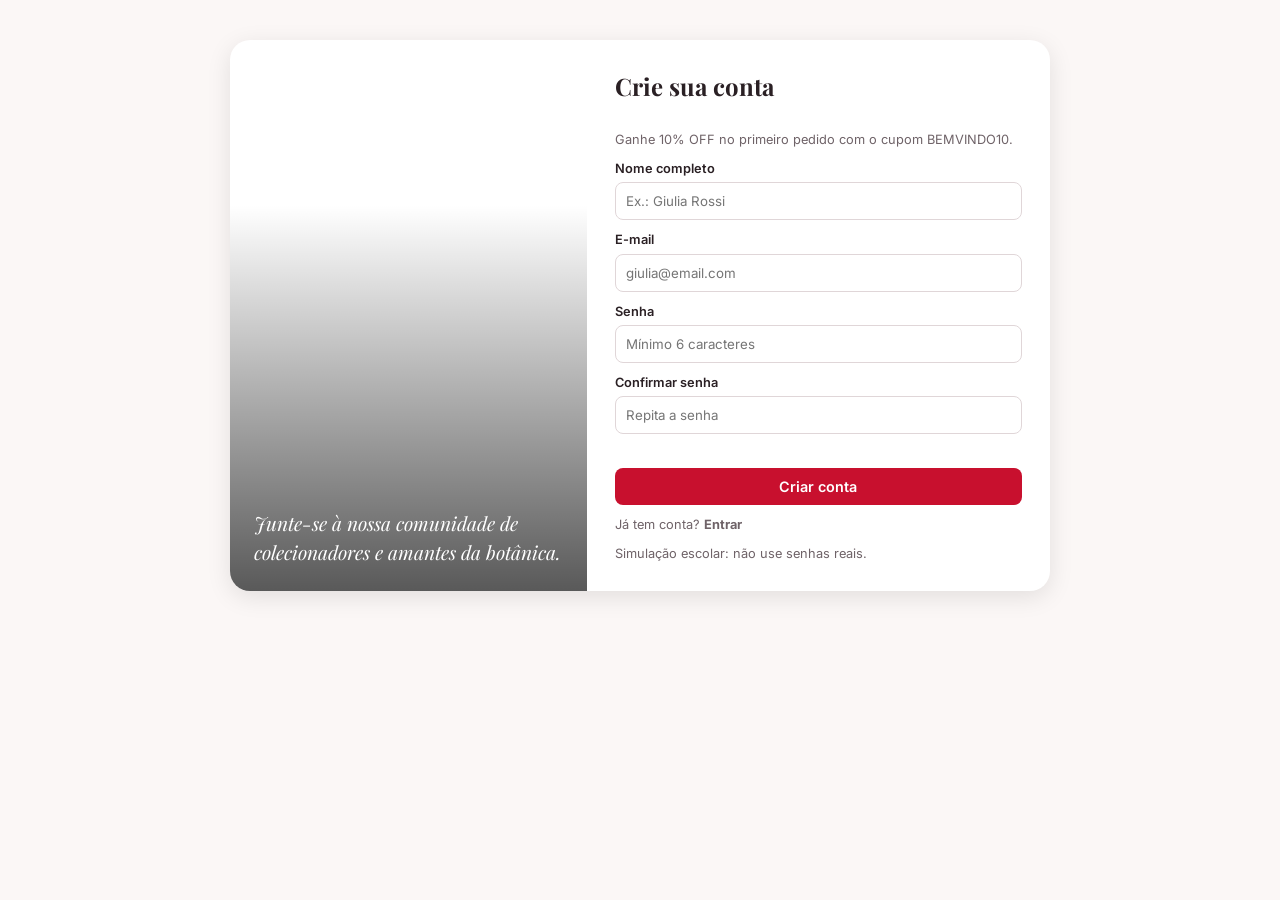
==== cadastro.html @ edb215cd "Commits" ====
<!DOCTYPE html>
<html lang="pt-BR">
<head>
  <meta charset="UTF-8">
  <meta name="viewport" content="width=device-width, initial-scale=1.0">
  <title>Criar conta | l'albero di ciliegio</title>
  <link href="https://fonts.googleapis.com/css2?family=Inter:wght@400;600&family=Playfair+Display:ital,wght@0,500;0,700;1,500&display=swap" rel="stylesheet">
  <link rel="stylesheet" href="style.css">
</head>
<body>
  <main class="container pagina">
    <section class="auth">
      <div class="lado"><p>Junte-se à nossa comunidade de colecionadores e amantes da botânica.</p></div>
      <form onsubmit="cadastrar(event)">
        <h1>Crie sua conta</h1>
        <p class="aviso-form">Ganhe 10% OFF no primeiro pedido com o cupom BEMVINDO10.</p>
        <label>Nome completo<input name="nome" placeholder="Ex.: Giulia Rossi" required></label>
        <label>E-mail<input name="email" type="email" placeholder="giulia@email.com" required></label>
        <label>Senha<input name="senha" type="password" placeholder="Mínimo 6 caracteres" required></label>
        <label>Confirmar senha<input name="confirmar" type="password" placeholder="Repita a senha" required></label>
        <p id="erro"></p>
        <button class="btn btn-primario" type="submit">Criar conta</button>
        <p class="aviso-form">Já tem conta? <a href="login.html"><strong>Entrar</strong></a></p>
        <p class="aviso-form">Simulação escolar: não use senhas reais.</p>
      </form>
    </section>
  </main>
  <script src="produtos.js"></script>
  <script src="script.js"></script>
  <script src="auth.js"></script>
</body>
</html>
---- style.css ----
/* ===== Variáveis: cores e fontes da identidade visual ===== */
:root {
  --vermelho: #c8102e;
  --fundo: #fbf7f6;
  --cartao: #ffffff;
  --bege: #f4eeed;
  --texto: #2a2024;
  --cinza: #6f6368;
  --rosa: #fde8ec;
  --verde: #2e7d4f;
  --fonte-titulo: 'Playfair Display', Georgia, serif;
  --fonte-texto: 'Inter', system-ui, Arial, sans-serif;
}
* { 
    box-sizing: border-box;
     margin: 0; 
     padding: 0; 
    }
body {
     font-family: var(--fonte-texto);
      background: var(--fundo);
       color: var(--texto); 
       line-height: 1.5; 
    }
a { 
    color: inherit; 
    text-decoration: none;
 }
img { 
    display: block;
     width: 100%; 
     height: 100%; 
     object-fit: cover;
     }
h1, h2, h3, .logo { 
    font-family: var(--fonte-titulo);
     color: var(--texto); 
    }
.container { max-width: 1100px; 
    margin: 0 auto; 
    padding: 0 20px;
}
section {
     margin-bottom: 48px; 
    }

/* ===== Botões ===== */
.btn { 
    display: inline-block;
     padding: 10px 20px;
      border-radius: 8px;
       font-weight: 600;
        font-size: .9rem;
         border: 0;
          cursor: pointer;
         }
.btn-primario { background: var(--vermelho); color: #fff; }
.btn-secundario { background: var(--bege); color: var(--texto); }

/* ===== Barra de avisos e cabeçalho ===== */
.topo { background: var(--bege); font-size: .75rem; padding: 6px 0; }
.topo .container { display: flex; justify-content: space-between; gap: 10px; flex-wrap: wrap; }
.topo .verde { color: var(--verde); }
.cabecalho { background: var(--cartao); position: sticky; top: 0; z-index: 10; border-bottom: 1px solid var(--bege); }
.cabecalho .container { display: flex; align-items: center; justify-content: space-between; gap: 16px; padding-top: 12px; padding-bottom: 12px; flex-wrap: wrap; }
.logo { font-size: 1.2rem; line-height: 1.1; }
.logo small { display: block; font-family: var(--fonte-texto); font-size: .6rem; letter-spacing: 2px; text-transform: uppercase; color: var(--vermelho); }
.menu { display: flex; gap: 18px; font-size: .85rem; font-weight: 600; list-style: none; flex-wrap: wrap; }
.menu a.ativo, .menu a:hover { color: var(--vermelho); }
.acoes { display: flex; align-items: center; gap: 14px; }
.acoes input { padding: 8px 12px; border: 1px solid var(--bege); border-radius: 8px; background: var(--fundo); width: 200px; font-family: inherit; }
.carrinho-icone { position: relative; }
.carrinho-icone span { position: absolute; top: -8px; right: -10px; background: var(--vermelho); color: #fff; font-size: .65rem; border-radius: 50%; width: 16px; height: 16px; text-align: center; }

/* ===== Hero ===== */
.hero { display: grid; grid-template-columns: 1.1fr 1fr; gap: 40px; align-items: center; padding: 40px 0; }
.selo { display: inline-block; background: var(--rosa); color: var(--vermelho); font-size: .7rem; font-weight: 700; padding: 4px 12px; border-radius: 20px; margin-bottom: 16px; }
.hero h1 { font-size: 2.8rem; line-height: 1.15; margin-bottom: 14px; }
.hero h1 em { color: var(--vermelho); }
.hero p { color: var(--cinza); margin-bottom: 20px; }
.hero .botoes { display: flex; gap: 10px; flex-wrap: wrap; margin-bottom: 20px; }
.hero ul { display: flex; gap: 14px; list-style: none; font-size: .72rem; color: var(--cinza); flex-wrap: wrap; }
.hero-card { background: var(--cartao); border-radius: 16px; padding: 10px; box-shadow: 0 6px 24px rgba(0,0,0,.08); }
.hero-card .foto { height: 260px; border-radius: 12px; overflow: hidden; }
.hero-card .info { display: flex; justify-content: space-between; align-items: center; padding: 12px 6px 4px; }
.hero-card h3 { font-size: 1.1rem; }
.preco-grande { font-family: var(--fonte-titulo); font-size: 1.4rem; color: var(--vermelho); }

/* ===== Categorias ===== */
.categorias { display: flex; gap: 8px; flex-wrap: wrap; background: var(--bege); padding: 10px; border-radius: 12px; }
.categorias button { border: 0; background: var(--cartao); padding: 8px 14px; border-radius: 8px; font-size: .8rem; font-weight: 600; cursor: pointer; font-family: inherit; }
.categorias button.ativo { background: var(--vermelho); color: #fff; }

/* ===== Produtos ===== */
.titulo-secao { display: flex; justify-content: space-between; align-items: flex-end; margin: 40px 0 20px; gap: 10px; }
.titulo-secao small { display: block; color: var(--vermelho); font-size: .7rem; letter-spacing: 1px; text-transform: uppercase; }
.titulo-secao h2 { font-size: 1.8rem; }
.titulo-secao a { color: var(--vermelho); font-weight: 600; font-size: .85rem; }
.produtos { display: grid; grid-template-columns: repeat(4, 1fr); gap: 16px; }
.card { background: var(--cartao); border-radius: 14px; padding: 10px; box-shadow: 0 2px 10px rgba(0,0,0,.05); }
.card .foto { position: relative; height: 190px; border-radius: 10px; overflow: hidden; margin-bottom: 10px; }
.etiqueta { position: absolute; top: 8px; left: 8px; background: var(--rosa); color: var(--vermelho); font-size: .6rem; font-weight: 700; padding: 3px 8px; border-radius: 6px; }
.card .estoque { display: flex; justify-content: space-between; font-size: .7rem; color: var(--verde); }
.card h3 { font-size: 1rem; margin: 4px 0; }
.card .descricao { font-size: .75rem; color: var(--cinza); margin-bottom: 8px; }
.card .compra { display: flex; justify-content: space-between; align-items: center; background: var(--fundo); padding: 8px; border-radius: 8px; }
.preco { font-family: var(--fonte-titulo); font-weight: 700; font-size: 1.1rem; }

/* ===== Manifesto ===== */
.manifesto { display: grid; grid-template-columns: 1fr 1fr; gap: 32px; align-items: center; background: var(--cartao); border-radius: 20px; padding: 28px; }
.manifesto .foto { height: 300px; border-radius: 14px; overflow: hidden; }
.manifesto h2 { font-size: 1.7rem; margin: 6px 0 10px; }
.manifesto p { color: var(--cinza); font-size: .9rem; margin-bottom: 16px; }
.numeros { display: grid; grid-template-columns: repeat(3, 1fr); gap: 8px; margin-bottom: 14px; }
.numeros div { background: var(--fundo); border-radius: 8px; padding: 10px; text-align: center; font-size: .7rem; color: var(--cinza); }
.numeros strong { display: block; font-family: var(--fonte-titulo); font-size: 1.2rem; color: var(--texto); }

/* ===== Vantagens, avaliações e rodapé ===== */
.vantagens { display: grid; grid-template-columns: repeat(3, 1fr); gap: 16px; }
.vantagens div { background: var(--bege); border-radius: 12px; padding: 16px; font-size: .8rem; color: var(--cinza); }
.vantagens h3 { font-family: var(--fonte-texto); font-size: .95rem; color: var(--texto); margin-bottom: 4px; }
.avaliacoes { background: var(--cartao); border-radius: 16px; padding: 22px; display: flex; justify-content: space-between; align-items: center; gap: 16px; flex-wrap: wrap; }
.avaliacoes .nota { color: var(--vermelho); }
.avaliacoes blockquote { background: var(--fundo); padding: 12px; border-radius: 8px; font-size: .8rem; font-style: italic; max-width: 380px; }
.rodape { background: var(--bege); padding: 40px 0 20px; font-size: .85rem; color: var(--cinza); }
.rodape .colunas { display: grid; grid-template-columns: 1.5fr 1fr 1fr 1fr; gap: 24px; margin-bottom: 24px; }
.rodape h4 { color: var(--texto); font-size: .75rem; text-transform: uppercase; margin-bottom: 8px; }
.rodape li { list-style: none; margin-bottom: 4px; }
.rodape form { display: flex; gap: 6px; margin-top: 10px; }
.rodape input { flex: 1; padding: 8px; border: 1px solid var(--bege); border-radius: 8px; min-width: 0; }
.copy { display: flex; justify-content: space-between; flex-wrap: wrap; gap: 8px; font-size: .75rem; }

/* ===== Responsividade ===== */
@media (max-width: 900px) {
  .produtos { grid-template-columns: repeat(2, 1fr); }
  .hero, .manifesto { grid-template-columns: 1fr; }
  .rodape .colunas { grid-template-columns: 1fr 1fr; }
}
@media (max-width: 600px) {
  .hero h1 { font-size: 2rem; }
  .produtos, .vantagens { grid-template-columns: 1fr; }
  .acoes input { width: 140px; }
  .rodape .colunas { grid-template-columns: 1fr; }
  .numeros { grid-template-columns: 1fr; }
}

/* ===== Páginas internas (catálogo, produto, carrinho, checkout) ===== */
[hidden] { 
    display: none !important; 
}
.pagina { 
    padding-top: 30px; 
    padding-bottom: 50px; 
    min-height: 70vh;
 }
.pagina h1 {
     margin-bottom: 16px;
     }
.card .foto {
     display: block;
     }
.card h3 a:hover {
     color: var(--vermelho); 
    }
.filtros {
     display: flex;
      gap: 10px; 
      margin-bottom: 20px;
       flex-wrap: wrap; 
    }
.filtros input, .filtros select, form input, form select {
     padding: 10px; 
     border: 1px solid #e0d6d8; 
     border-radius: 8px; 
     font-family: inherit; 
     background: var(--cartao); 
    }
.filtros input { flex: 1; min-width: 200px; }
.detalhe { display: grid; grid-template-columns: 1fr 1fr; gap: 32px; align-items: center; }
.foto-detalhe { height: 420px; border-radius: 16px; overflow: hidden; }
.detalhe h1 { font-size: 2.2rem; }
.descricao-grande { color: var(--cinza); margin: 10px 0; }
.linha-carrinho { display: grid; grid-template-columns: 70px 1fr auto auto auto; gap: 14px; align-items: center; background: var(--cartao); padding: 10px; border-radius: 12px; margin-bottom: 10px; }
.linha-carrinho img { height: 70px; border-radius: 8px; }
.qtd { display: flex; align-items: center; gap: 8px; }
.qtd button, .remover { border: 1px solid #e0d6d8; background: var(--fundo); border-radius: 6px; width: 28px; height: 28px; cursor: pointer; }
.resumo { background: var(--cartao); border-radius: 12px; padding: 16px; }
.resumo p { display: flex; justify-content: space-between; margin-bottom: 6px; gap: 10px; }
.resumo .total { font-size: 1.2rem; font-weight: 700; border-top: 1px solid var(--bege); padding-top: 8px; }
.resumo .btn { margin: 8px 8px 0 0; }
.layout-checkout { display: grid; grid-template-columns: 2fr 1fr; gap: 24px; align-items: start; }
form h3 { margin: 16px 0 8px; }
.campos { display: grid; grid-template-columns: 1fr 1fr; gap: 10px; }
.campos .larga { grid-column: 1 / -1; }
.formas { display: flex; gap: 16px; flex-wrap: wrap; margin-bottom: 12px; }
.caixa-pix { background: var(--bege); padding: 20px; border-radius: 10px; text-align: center; }
.simulacao { background: var(--rosa); color: var(--vermelho); padding: 10px 14px; border-radius: 8px; font-weight: 600; margin-bottom: 16px; }
.sucesso { text-align: center; background: var(--cartao); padding: 40px 20px; border-radius: 16px; }
.sucesso p { margin: 8px 0; }
.aviso { position: fixed; bottom: 24px; right: 24px; background: var(--verde); color: #fff; padding: 12px 18px; border-radius: 10px; z-index: 50; }
@media (max-width: 700px) {
  .detalhe, .layout-checkout, .campos { grid-template-columns: 1fr; }
  .linha-carrinho { grid-template-columns: 60px 1fr auto; }
}

/* ===== Tema escuro: só troca as variáveis de cor ===== */
[data-tema="escuro"] { --fundo: #161215; --cartao: #211a1e; --bege: #2b2327; --texto: #f3eaed; --cinza: #b3a5ab; --rosa: #3a1f27; --verde: #5cc98a; --vermelho: #e8486b; }
input, select, button { color: inherit; font-family: inherit; }
.btn-primario { color: #fff; }
.icone { background: none; border: 0; cursor: pointer; font-size: 1.1rem; }
#conta { font-size: .85rem; font-weight: 600; }

/* ===== Cupom, linha do tempo, login/cadastro ===== */
.cupom { display: flex; gap: 8px; margin-bottom: 12px; }
.cupom input { flex: 1; min-width: 0; padding: 8px; border: 1px solid var(--bege); border-radius: 8px; background: var(--fundo); }
.cupom .btn { margin: 0; }
.linha-tempo { list-style: none; display: flex; gap: 8px; margin: 16px 0; text-align: left; flex-wrap: wrap; }
.linha-tempo li { flex: 1; min-width: 130px; background: var(--bege); padding: 10px; border-radius: 8px; font-size: .8rem; color: var(--cinza); }
.linha-tempo li.feito { background: var(--rosa); color: var(--vermelho); font-weight: 600; }
.auth { display: grid; grid-template-columns: 1fr 1.3fr; max-width: 820px; margin: 10px auto; background: var(--cartao); border-radius: 20px; overflow: hidden; box-shadow: 0 6px 24px rgba(0,0,0,.1); }
.auth .lado { background: linear-gradient(transparent 30%, rgba(0,0,0,.65)), url(../img/atelier.jpg) center / cover; color: #fff; padding: 24px; display: flex; align-items: flex-end; min-height: 380px; font-family: var(--fonte-titulo); font-style: italic; font-size: 1.2rem; }
.auth form { padding: 28px; display: flex; flex-direction: column; gap: 10px; }
.auth label { display: flex; flex-direction: column; gap: 4px; font-size: .8rem; font-weight: 600; }
.aviso-form { font-size: .8rem; color: var(--cinza); }
#erro { color: var(--vermelho); font-size: .85rem; min-height: 1em; }
@media (max-width: 700px) { .auth { grid-template-columns: 1fr; } .auth .lado { min-height: 140px; } }
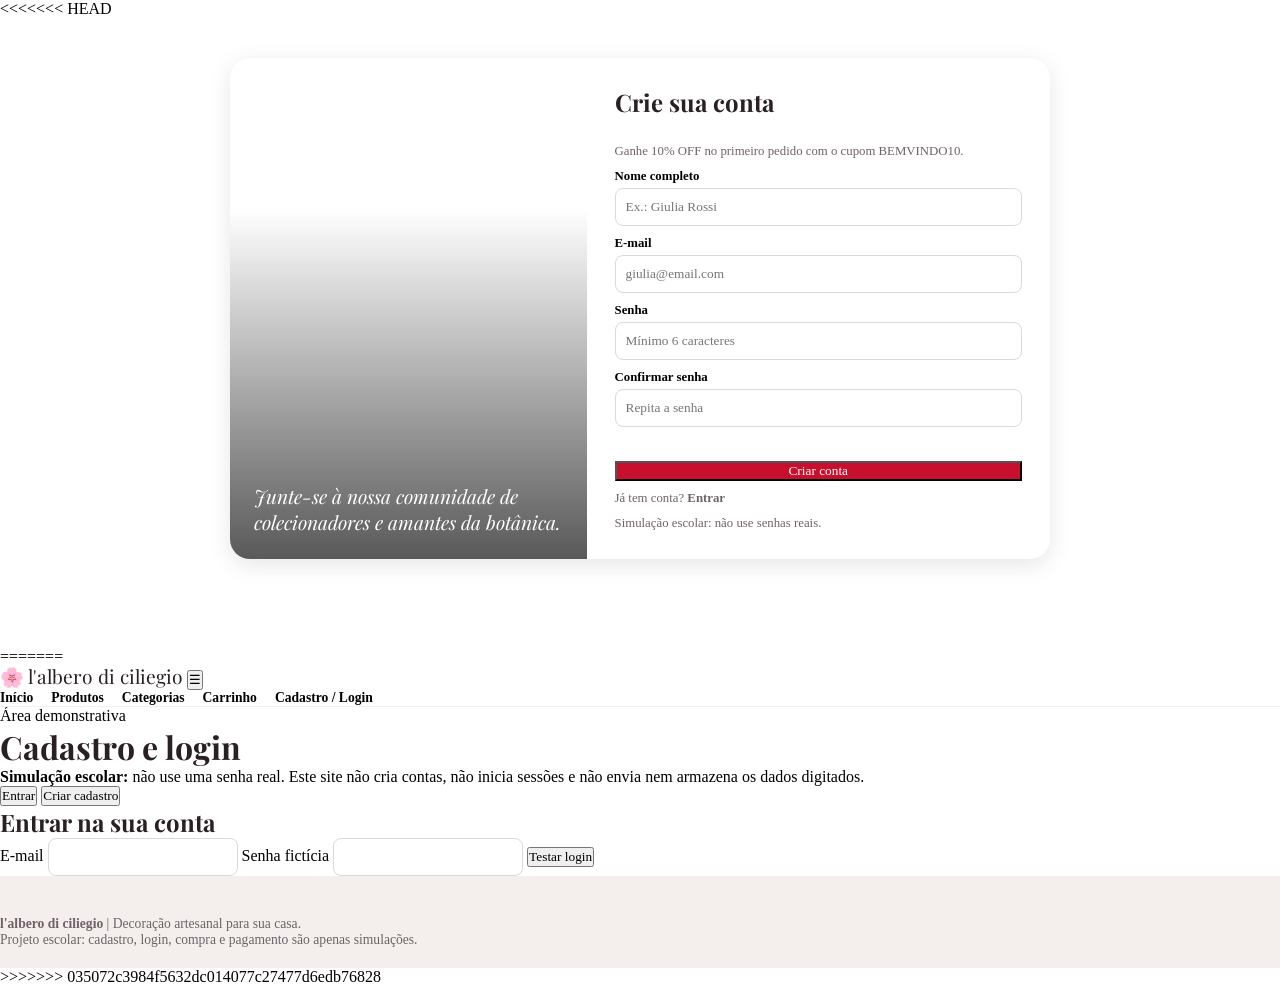
==== commit ee8733ab: "qualquer coisa" ====
--- a/cadastro.html
+++ b/cadastro.html
@@ -8,6 +8,7 @@
   <link rel="stylesheet" href="style.css">
 </head>
 <body>
+<<<<<<< HEAD
   <main class="container pagina">
     <section class="auth">
       <div class="lado"><p>Junte-se à nossa comunidade de colecionadores e amantes da botânica.</p></div>
@@ -28,5 +29,90 @@
   <script src="produtos.js"></script>
   <script src="script.js"></script>
   <script src="auth.js"></script>
+=======
+    <header class="cabecalho">
+        <a href="index.html" class="logo"><span aria-hidden="true">🌸</span> l'albero di ciliegio</a>
+
+        <button id="botao-menu" class="botao-menu" type="button"
+                aria-label="Abrir menu" aria-controls="menu" aria-expanded="false">
+            ☰
+        </button>
+
+        <nav id="menu" class="menu" aria-label="Navegação principal">
+            <a href="index.html">Início</a>
+            <a href="produtos.html">Produtos</a>
+            <a href="index.html#categorias">Categorias</a>
+            <a href="compra.html">Carrinho</a>
+            <a href="cadastro.html" aria-current="page">Cadastro / Login</a>
+        </nav>
+    </header>
+
+    <main class="secao pagina-acesso">
+        <div class="secao-cabecalho">
+            <p class="texto-destaque">Área demonstrativa</p>
+            <h1>Cadastro e login</h1>
+        </div>
+
+        <p class="aviso-simulacao">
+            <strong>Simulação escolar:</strong> não use uma senha real. Este site não cria contas,
+            não inicia sessões e não envia nem armazena os dados digitados.
+        </p>
+
+        <div class="alternar-acesso" role="group" aria-label="Escolher cadastro ou login">
+            <button id="mostrar-login" class="botao botao-secundario" type="button"
+                    aria-controls="painel-login" aria-pressed="true">
+                Entrar
+            </button>
+            <button id="mostrar-cadastro" class="botao botao-secundario" type="button"
+                    aria-controls="painel-cadastro" aria-pressed="false">
+                Criar cadastro
+            </button>
+        </div>
+
+        <section id="painel-login" class="painel-acesso" aria-labelledby="titulo-login">
+            <h2 id="titulo-login">Entrar na sua conta</h2>
+            <form id="form-login" class="form-acesso">
+                <label for="email-login">E-mail</label>
+                <input id="email-login" name="email" type="email" autocomplete="off" required>
+
+                <label for="senha-login">Senha fictícia</label>
+                <input id="senha-login" name="senha" type="password" minlength="8"
+                       autocomplete="off" required>
+
+                <button class="botao" type="submit">Testar login</button>
+            </form>
+        </section>
+
+        <section id="painel-cadastro" class="painel-acesso" aria-labelledby="titulo-cadastro" hidden>
+            <h2 id="titulo-cadastro">Criar cadastro demonstrativo</h2>
+            <form id="form-cadastro" class="form-acesso">
+                <label for="nome-cadastro">Nome</label>
+                <input id="nome-cadastro" name="nome" type="text" minlength="2" autocomplete="off" required>
+
+                <label for="email-cadastro">E-mail</label>
+                <input id="email-cadastro" name="email" type="email" autocomplete="off" required>
+
+                <label for="senha-cadastro">Crie uma senha fictícia (mínimo 8 caracteres)</label>
+                <input id="senha-cadastro" name="senha" type="password" minlength="8"
+                       autocomplete="new-password" required>
+
+                <label for="confirmar-senha">Confirme a senha fictícia</label>
+                <input id="confirmar-senha" name="confirmar-senha" type="password" minlength="8"
+                       autocomplete="new-password" required>
+
+                <button class="botao" type="submit">Testar cadastro</button>
+            </form>
+        </section>
+
+        <p id="mensagem-acesso" class="mensagem-acesso" role="status" aria-live="polite"></p>
+    </main>
+
+    <footer class="rodape">
+        <p><strong>l'albero di ciliegio</strong> | Decoração artesanal para sua casa.</p>
+        <p>Projeto escolar: cadastro, login, compra e pagamento são apenas simulações.</p>
+    </footer>
+
+    <script src="js/script.js"></script>
+>>>>>>> 035072c3984f5632dc014077c27477d6edb76828
 </body>
 </html>
--- a/style.css
+++ b/style.css
@@ -16,6 +16,7 @@
      margin: 0; 
      padding: 0; 
     }
+<<<<<<< HEAD
 body {
      font-family: var(--fonte-texto);
       background: var(--fundo);
@@ -40,11 +41,38 @@
     margin: 0 auto; 
     padding: 0 20px;
 }
+=======
+body { 
+    font-family: var(--fonte-texto); 
+    background: var(--fundo); 
+    color: var(--texto); 
+    line-height: 1.5; 
+}
+a {
+     color: inherit; 
+     text-decoration: none; 
+    }
+img { 
+    display: block; 
+    width: 100%; 
+    height: 100%; 
+    object-fit: cover; 
+}
+h1, h2, h3, .logo { 
+    font-family: var(--fonte-titulo);
+ }
+.container {
+     max-width: 1100px; 
+     margin: 0 auto; 
+     padding: 0 20px; 
+    }
+>>>>>>> 035072c3984f5632dc014077c27477d6edb76828
 section {
      margin-bottom: 48px; 
     }
 
 /* ===== Botões ===== */
+<<<<<<< HEAD
 .btn { 
     display: inline-block;
      padding: 10px 20px;
@@ -223,4 +251,593 @@
 .auth label { display: flex; flex-direction: column; gap: 4px; font-size: .8rem; font-weight: 600; }
 .aviso-form { font-size: .8rem; color: var(--cinza); }
 #erro { color: var(--vermelho); font-size: .85rem; min-height: 1em; }
-@media (max-width: 700px) { .auth { grid-template-columns: 1fr; } .auth .lado { min-height: 140px; } }+@media (max-width: 700px) { .auth { grid-template-columns: 1fr; } .auth .lado { min-height: 140px; } }
+=======
+.btn {
+     display: inline-block;
+      padding: 10px 20px; 
+      border-radius: 8px; 
+      font-weight: 600;
+       font-size: .9rem;
+        border: 0; 
+        cursor: pointer; 
+    }
+.btn-primario {
+     background: var(--vermelho);
+      color: #fff; 
+    }
+.btn-secundario { 
+    background: var(--bege);
+     color: var(--texto);
+     }
+
+/* ===== Barra de avisos e cabeçalho ===== */
+.topo { 
+    background: var(--bege);
+     font-size: .75rem;
+      padding: 6px 0;
+     }
+.topo .container { 
+    display: flex;
+     justify-content: space-between;
+      gap: 10px; flex-wrap: wrap;
+     }
+.topo .verde {
+     color: var(--verde);
+     }
+.cabecalho { 
+    background: var(--cartao);
+     position: sticky;
+      top: 0; z-index: 10;
+       border-bottom: 1px solid var(--bege);
+     }
+.cabecalho .container { display: flex;
+     align-items: center;
+      justify-content: space-between;
+       gap: 16px;
+        padding-top: 12px;
+         padding-bottom: 12px;
+          flex-wrap: wrap;
+         }
+.logo { 
+    font-size: 1.2rem;
+     line-height: 1.1;
+     }
+.logo small { display: block;
+     font-family: var(--fonte-texto);
+      font-size: .6rem; letter-spacing: 2px;
+       text-transform: uppercase;
+        color: var(--vermelho);
+     }
+.menu {
+     display: flex;
+     gap: 18px;
+      font-size: .85rem;
+       font-weight: 600;
+        list-style: none;
+         flex-wrap: wrap;
+         }
+.menu a.ativo, .menu a:hover { 
+    color: var(--vermelho);
+ }
+.acoes { 
+    display: flex;
+     align-items: center;
+      gap: 14px;
+     }
+.acoes input { 
+    padding: 8px 12px;
+     border: 1px solid var(--bege);
+      border-radius: 8px;
+       background: var(--fundo);
+        width: 200px;
+         font-family: inherit;
+         }
+.carrinho-icone { 
+    position: relative;
+ }
+.carrinho-icone span { position: absolute;
+     top: -8px;
+      right: -10px;
+       background: var(--vermelho);
+        color: #fff;
+         font-size: .65rem;
+          border-radius: 50%;
+           width: 16px;
+            height: 16px; 
+            text-align: center; 
+        }
+
+/* ===== Hero ===== */
+.hero {
+     display: grid;
+      grid-template-columns: 1.1fr 1fr;
+       gap: 40px;
+        align-items: center;
+         padding: 40px 0; 
+        }
+.selo { 
+    display: inline-block;
+     background: var(--rosa); 
+     color: var(--vermelho);
+      font-size: .7rem;
+       font-weight: 700;
+        padding: 4px 12px; 
+        border-radius: 20px;
+         margin-bottom: 16px;
+         }
+.hero h1 { 
+    font-size: 2.8rem; 
+    line-height: 1.15;
+     margin-bottom: 14px;
+     }
+.hero h1 em {
+     color: var(--vermelho);
+     }
+.hero p { 
+    color: var(--cinza);
+     margin-bottom: 20px; 
+    }
+.hero .botoes { 
+    display: flex;
+     gap: 10px; 
+     flex-wrap: wrap;
+      margin-bottom: 20px;
+     }
+.hero ul { 
+    display: flex; 
+    gap: 14px; 
+    list-style: none;
+     font-size: .72rem;
+      color: var(--cinza); 
+      flex-wrap: wrap; 
+    }
+.hero-card { 
+    background: var(--cartao); 
+    border-radius: 16px;
+     padding: 10px; 
+     box-shadow: 0 6px 24px rgba(0,0,0,.08);
+     }
+.hero-card .foto {
+     height: 260px; 
+     border-radius: 12px;
+      overflow: hidden;
+     }
+.hero-card .info {
+     display: flex; 
+     justify-content: space-between; 
+     align-items: center; 
+     padding: 12px 6px 4px; 
+    }
+.hero-card h3 { 
+    font-size: 1.1rem; 
+}
+.preco-grande { 
+    font-family: var(--fonte-titulo);
+     font-size: 1.4rem;
+      color: var(--vermelho); 
+    }
+
+/* ===== Categorias ===== */
+.categorias { 
+    display: flex; 
+    gap: 8px; 
+    flex-wrap: wrap;
+     background: var(--bege); 
+     padding: 10px; 
+     border-radius: 12px; 
+    }
+.categorias button {
+     border: 0; 
+     background: var(--cartao); 
+     padding: 8px 14px;
+      border-radius: 8px; 
+      font-size: .8rem; 
+      font-weight: 600; 
+      cursor: pointer; 
+      font-family: inherit; 
+    }
+.categorias button.ativo { 
+    background: var(--vermelho); 
+    color: #fff; 
+}
+
+/* ===== Produtos ===== */
+.titulo-secao { 
+    display: flex; 
+    justify-content: space-between; 
+    align-items: flex-end; 
+    margin: 40px 0 20px;
+     gap: 10px;
+     }
+.titulo-secao small { 
+    display: block; 
+    color: var(--vermelho);
+     font-size: .7rem;
+      letter-spacing: 1px; 
+      text-transform: uppercase; 
+    }
+.titulo-secao h2 {
+     font-size: 1.8rem;
+     }
+.titulo-secao a { 
+    color: var(--vermelho);
+     font-weight: 600; 
+     font-size: .85rem;
+     }
+.produtos {
+     display: grid; 
+     grid-template-columns: repeat(4, 1fr); 
+     gap: 16px;
+     }
+.card {
+     background: var(--cartao);
+      border-radius: 14px;
+       padding: 10px;
+        box-shadow: 0 2px 10px rgba(0,0,0,.05);
+     }
+.card .foto { position: relative;
+     height: 190px;
+      border-radius: 10px; 
+      overflow: hidden; 
+      margin-bottom: 10px;
+     }
+.etiqueta {
+     position: absolute; 
+     top: 8px; 
+     left: 8px; 
+     background: var(--rosa);
+      color: var(--vermelho); 
+      font-size: .6rem; 
+      font-weight: 700;
+       padding: 3px 8px;
+        border-radius: 6px;
+     }
+.card .estoque {
+     display: flex; 
+     justify-content: space-between;
+      font-size: .7rem; 
+      color: var(--verde); 
+    }
+.card h3 {
+     font-size: 1rem;
+      margin: 4px 0; 
+    }
+.card .descricao { 
+    font-size: .75rem; 
+    color: var(--cinza); 
+    margin-bottom: 8px; 
+}
+.card .compra { 
+    display: flex; 
+    justify-content: space-between;
+     align-items: center; 
+     background: var(--fundo);
+      padding: 8px;
+       border-radius: 8px;
+     }
+.preco {
+     font-family: var(--fonte-titulo);
+      font-weight: 700; 
+     font-size: 1.1rem; 
+    }
+
+/* ===== Manifesto ===== */
+.manifesto {
+     display: grid;
+      grid-template-columns: 1fr 1fr;
+       gap: 32px;
+        align-items: center;
+         background: var(--cartao); 
+         border-radius: 20px;
+          padding: 28px; 
+    }
+.manifesto .foto { 
+    height: 300px;
+     border-radius: 14px;
+      overflow: hidden;
+ }
+.manifesto h2 { 
+    font-size: 1.7rem;
+     margin: 6px 0 10px;
+     }
+.manifesto p {
+     color: var(--cinza);
+      font-size: .9rem; 
+      margin-bottom: 16px;
+     }
+.numeros {
+     display: grid;
+      grid-template-columns: repeat(3, 1fr);
+       gap: 8px;
+        margin-bottom: 14px;
+     }
+.numeros div {
+     background: var(--fundo);
+      border-radius: 8px;
+       padding: 10px; 
+       text-align: center; 
+       font-size: .7rem; 
+       color: var(--cinza); 
+    }
+.numeros strong { 
+    display: block;
+     font-family: var(--fonte-titulo);
+      font-size: 1.2rem; 
+      color: var(--texto); 
+    }
+
+/* ===== Vantagens, avaliações e rodapé ===== */
+.vantagens {
+     display: grid; 
+     grid-template-columns: repeat(3, 1fr); 
+     gap: 16px; 
+    }
+.vantagens div {
+     background: var(--bege);
+      border-radius: 12px;
+       padding: 16px;
+        font-size: .8rem; 
+        color: var(--cinza);
+     }
+.vantagens h3 {
+    font-family: var(--fonte-texto);
+     font-size: .95rem;
+      color: var(--texto);
+       margin-bottom: 4px; 
+    }
+.avaliacoes { 
+    background: var(--cartao);
+     border-radius: 16px;
+      padding: 22px;
+       display: flex;
+        justify-content: space-between;
+         align-items: center;
+          gap: 16px; 
+          flex-wrap: wrap;
+         }
+.avaliacoes .nota { 
+    color: var(--vermelho);
+ }
+.avaliacoes blockquote {
+     background: var(--fundo); 
+     padding: 12px;
+      border-radius: 8px;
+       font-size: .8rem;
+        font-style: italic;
+         max-width: 380px;
+         }
+.rodape { 
+    background: var(--bege);
+     padding: 40px 0 20px; 
+     font-size: .85rem;
+      color: var(--cinza); 
+    }
+.rodape .colunas {
+     display: grid;
+      grid-template-columns: 1.5fr 1fr 1fr 1fr;
+       gap: 24px;
+        margin-bottom: 24px; 
+}
+.rodape h4 { 
+    color: var(--texto);
+     font-size: .75rem;
+      text-transform: uppercase;
+       margin-bottom: 8px;
+     }
+.rodape li { 
+    list-style: none; 
+    margin-bottom: 4px;
+ }
+.rodape form {
+     display: flex;
+      gap: 6px;
+       margin-top: 10px;
+     }
+.rodape input { 
+    flex: 1; 
+    padding: 8px;
+     border: 1px solid var(--bege);
+      border-radius: 8px;
+       min-width: 0;
+     }
+.copy {
+     display: flex; 
+     justify-content: space-between;
+      flex-wrap: wrap;
+       gap: 8px;
+        font-size: .75rem;
+     }
+
+/* ===== Responsividade ===== */
+@media (max-width: 900px) {
+  .produtos { 
+    grid-template-columns: repeat(2, 1fr);
+ }
+  .hero, .manifesto { 
+    grid-template-columns: 1fr;
+ }
+  .rodape .colunas { 
+    grid-template-columns: 1fr 1fr;
+ }
+}
+@media (max-width: 600px) {
+  .hero h1 { 
+    font-size: 2rem;
+ }
+  .produtos, .vantagens { 
+    grid-template-columns: 1fr;
+ }
+  .acoes input {
+     width: 140px; 
+    }
+  .rodape .colunas {
+     grid-template-columns: 1fr;
+     }
+  .numeros { 
+    grid-template-columns: 1fr;
+ }
+}
+
+/* ===== Páginas internas (catálogo, produto, carrinho, checkout) ===== */
+[hidden] {
+     display: none !important;
+     }
+.pagina { 
+    padding-top: 30px;
+     padding-bottom: 50px; 
+     min-height: 70vh; }
+.pagina h1 { 
+    margin-bottom: 16px; 
+}
+.card .foto {
+     display: block; 
+    }
+.card h3 a:hover {
+    color: var(--vermelho);
+ }
+.filtros { display: flex; 
+    gap: 10px; 
+    margin-bottom: 20px; 
+    flex-wrap: wrap; 
+}
+.filtros input,
+ .filtros select, form input, form select { 
+    padding: 10px; 
+    border: 1px solid #e0d6d8; 
+    border-radius: 8px; 
+    font-family: inherit; 
+    background: var(--cartao); 
+}
+.filtros input { 
+    flex: 1; 
+    min-width: 200px; 
+}
+.detalhe { 
+    display: grid; 
+    grid-template-columns: 1fr 1fr; 
+    gap: 32px; 
+    align-items: center; 
+}
+.foto-detalhe { 
+    height: 420px; 
+    border-radius: 16px; 
+    overflow: hidden; 
+}
+.detalhe h1 { 
+    font-size: 2.2rem; 
+}
+.descricao-grande { 
+    color: var(--cinza); 
+    margin: 10px 0; 
+}
+.linha-carrinho {
+     display: grid;
+      grid-template-columns: 70px 1fr auto auto auto;
+       gap: 14px;
+        align-items: center;
+         background: var(--cartao);
+          padding: 10px;
+           border-radius: 12px;
+            margin-bottom: 10px; 
+        }
+.linha-carrinho img { 
+    height: 70px;
+     border-radius: 8px; 
+    }
+.qtd { 
+    display: flex;
+     align-items: center;
+      gap: 8px;
+     }
+.qtd button, .remover {
+     border: 1px solid #e0d6d8;
+      background: var(--fundo);
+       border-radius: 6px;
+        width: 28px;
+         height: 28px; 
+         cursor: pointer;
+         }
+.resumo { 
+    background: var(--cartao);
+     border-radius: 12px;
+      padding: 16px;
+     }
+.resumo p { 
+    display: flex; 
+    justify-content: space-between;
+     margin-bottom: 6px;
+      gap: 10px;
+     }
+.resumo .total { 
+    font-size: 1.2rem; 
+    font-weight: 700; 
+    border-top: 1px solid var(--bege);
+     padding-top: 8px; 
+    }
+.resumo .btn { 
+    margin: 8px 8px 0 0;
+ }
+.layout-checkout {
+     display: grid; 
+     grid-template-columns: 2fr 1fr;
+      gap: 24px; align-items: start;
+     }
+form h3 {
+     margin: 16px 0 8px;
+     }
+.campos { 
+    display: grid; 
+    grid-template-columns: 1fr 1fr;
+     gap: 10px; 
+    }
+.campos .larga {
+     grid-column: 1 / -1; 
+}
+.formas { 
+    display: flex; 
+    gap: 16px; 
+    flex-wrap: wrap;
+     margin-bottom: 12px; 
+}
+.caixa-pix {
+     background: var(--bege); 
+     padding: 20px; 
+     border-radius: 10px; 
+     text-align: center;
+     }
+.simulacao { 
+    background: var(--rosa); 
+    color: var(--vermelho); 
+    padding: 10px 14px; 
+    border-radius: 8px; 
+    font-weight: 600; 
+    margin-bottom: 16px;
+ }
+.sucesso { 
+    text-align: center; 
+    background: var(--cartao); 
+    padding: 40px 20px; 
+    border-radius: 16px;
+ }
+.sucesso p { 
+    margin: 8px 0; 
+}
+.aviso { position: fixed; 
+    bottom: 24px; 
+    right: 24px; 
+    background: var(--verde); 
+    color: #fff; 
+    padding: 12px 18px; 
+    border-radius: 10px;
+     z-index: 50; 
+    }
+@media (max-width: 700px) {
+  .detalhe, .layout-checkout, .campos { 
+    grid-template-columns: 1fr;
+ }
+  .linha-carrinho { 
+    grid-template-columns: 60px 1fr auto;
+ }
+}
+>>>>>>> 035072c3984f5632dc014077c27477d6edb76828
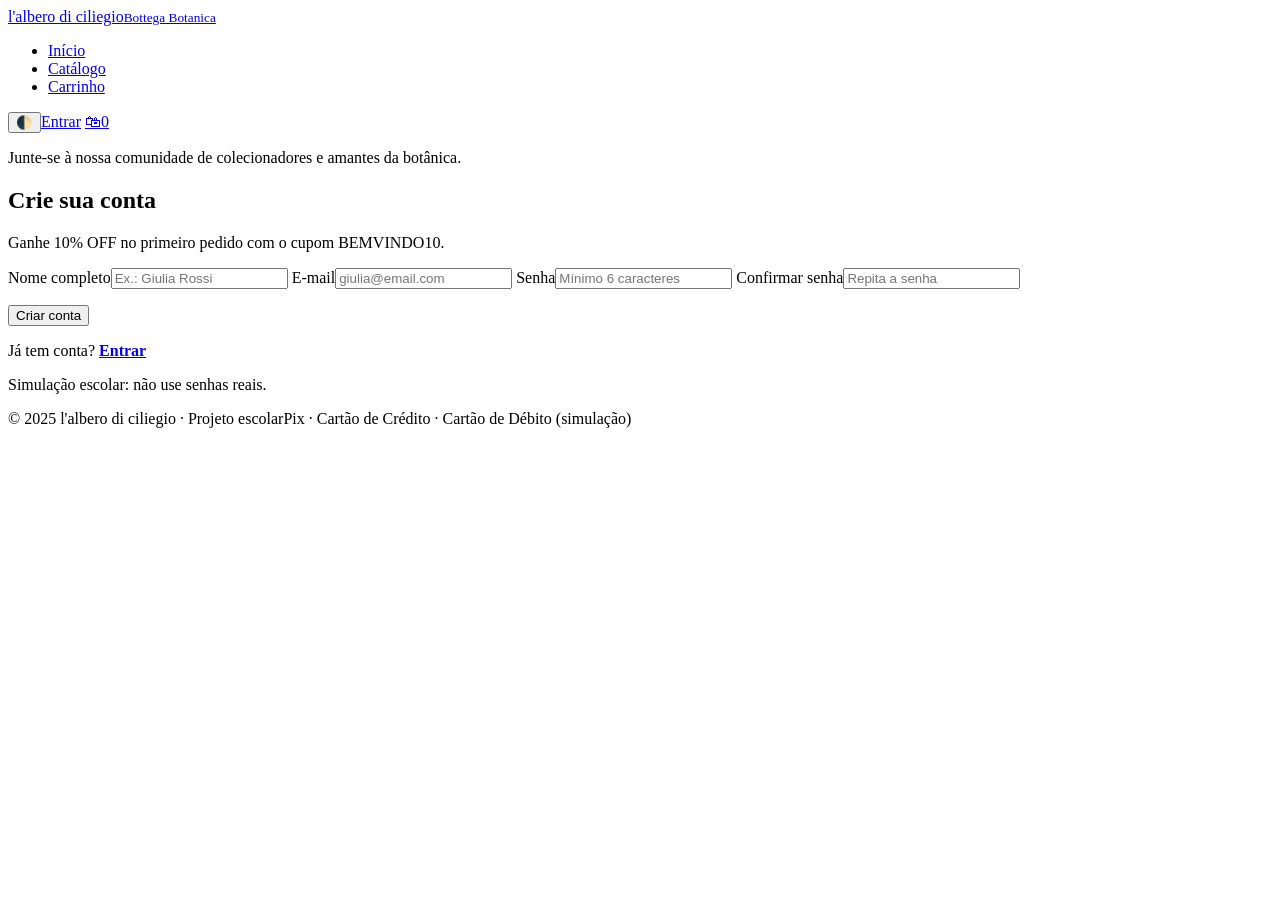
==== commit b2ba7df8: "Correção...." ====
--- a/cadastro.html
+++ b/cadastro.html
@@ -5,10 +5,9 @@
   <meta name="viewport" content="width=device-width, initial-scale=1.0">
   <title>Criar conta | l'albero di ciliegio</title>
   <link href="https://fonts.googleapis.com/css2?family=Inter:wght@400;600&family=Playfair+Display:ital,wght@0,500;0,700;1,500&display=swap" rel="stylesheet">
-  <link rel="stylesheet" href="style.css">
+  <link rel="stylesheet" href="css/style.css">
 </head>
 <body>
-<<<<<<< HEAD
   <main class="container pagina">
     <section class="auth">
       <div class="lado"><p>Junte-se à nossa comunidade de colecionadores e amantes da botânica.</p></div>
@@ -26,93 +25,8 @@
       </form>
     </section>
   </main>
-  <script src="produtos.js"></script>
-  <script src="script.js"></script>
-  <script src="auth.js"></script>
-=======
-    <header class="cabecalho">
-        <a href="index.html" class="logo"><span aria-hidden="true">🌸</span> l'albero di ciliegio</a>
-
-        <button id="botao-menu" class="botao-menu" type="button"
-                aria-label="Abrir menu" aria-controls="menu" aria-expanded="false">
-            ☰
-        </button>
-
-        <nav id="menu" class="menu" aria-label="Navegação principal">
-            <a href="index.html">Início</a>
-            <a href="produtos.html">Produtos</a>
-            <a href="index.html#categorias">Categorias</a>
-            <a href="compra.html">Carrinho</a>
-            <a href="cadastro.html" aria-current="page">Cadastro / Login</a>
-        </nav>
-    </header>
-
-    <main class="secao pagina-acesso">
-        <div class="secao-cabecalho">
-            <p class="texto-destaque">Área demonstrativa</p>
-            <h1>Cadastro e login</h1>
-        </div>
-
-        <p class="aviso-simulacao">
-            <strong>Simulação escolar:</strong> não use uma senha real. Este site não cria contas,
-            não inicia sessões e não envia nem armazena os dados digitados.
-        </p>
-
-        <div class="alternar-acesso" role="group" aria-label="Escolher cadastro ou login">
-            <button id="mostrar-login" class="botao botao-secundario" type="button"
-                    aria-controls="painel-login" aria-pressed="true">
-                Entrar
-            </button>
-            <button id="mostrar-cadastro" class="botao botao-secundario" type="button"
-                    aria-controls="painel-cadastro" aria-pressed="false">
-                Criar cadastro
-            </button>
-        </div>
-
-        <section id="painel-login" class="painel-acesso" aria-labelledby="titulo-login">
-            <h2 id="titulo-login">Entrar na sua conta</h2>
-            <form id="form-login" class="form-acesso">
-                <label for="email-login">E-mail</label>
-                <input id="email-login" name="email" type="email" autocomplete="off" required>
-
-                <label for="senha-login">Senha fictícia</label>
-                <input id="senha-login" name="senha" type="password" minlength="8"
-                       autocomplete="off" required>
-
-                <button class="botao" type="submit">Testar login</button>
-            </form>
-        </section>
-
-        <section id="painel-cadastro" class="painel-acesso" aria-labelledby="titulo-cadastro" hidden>
-            <h2 id="titulo-cadastro">Criar cadastro demonstrativo</h2>
-            <form id="form-cadastro" class="form-acesso">
-                <label for="nome-cadastro">Nome</label>
-                <input id="nome-cadastro" name="nome" type="text" minlength="2" autocomplete="off" required>
-
-                <label for="email-cadastro">E-mail</label>
-                <input id="email-cadastro" name="email" type="email" autocomplete="off" required>
-
-                <label for="senha-cadastro">Crie uma senha fictícia (mínimo 8 caracteres)</label>
-                <input id="senha-cadastro" name="senha" type="password" minlength="8"
-                       autocomplete="new-password" required>
-
-                <label for="confirmar-senha">Confirme a senha fictícia</label>
-                <input id="confirmar-senha" name="confirmar-senha" type="password" minlength="8"
-                       autocomplete="new-password" required>
-
-                <button class="botao" type="submit">Testar cadastro</button>
-            </form>
-        </section>
-
-        <p id="mensagem-acesso" class="mensagem-acesso" role="status" aria-live="polite"></p>
-    </main>
-
-    <footer class="rodape">
-        <p><strong>l'albero di ciliegio</strong> | Decoração artesanal para sua casa.</p>
-        <p>Projeto escolar: cadastro, login, compra e pagamento são apenas simulações.</p>
-    </footer>
-
-    <script src="js/script.js"></script>
->>>>>>> 035072c3984f5632dc014077c27477d6edb76828
+  <script src="js/produtos.js"></script>
+  <script src="js/script.js"></script>
+  <script src="js/acesso.js"></script>
 </body>
 </html>
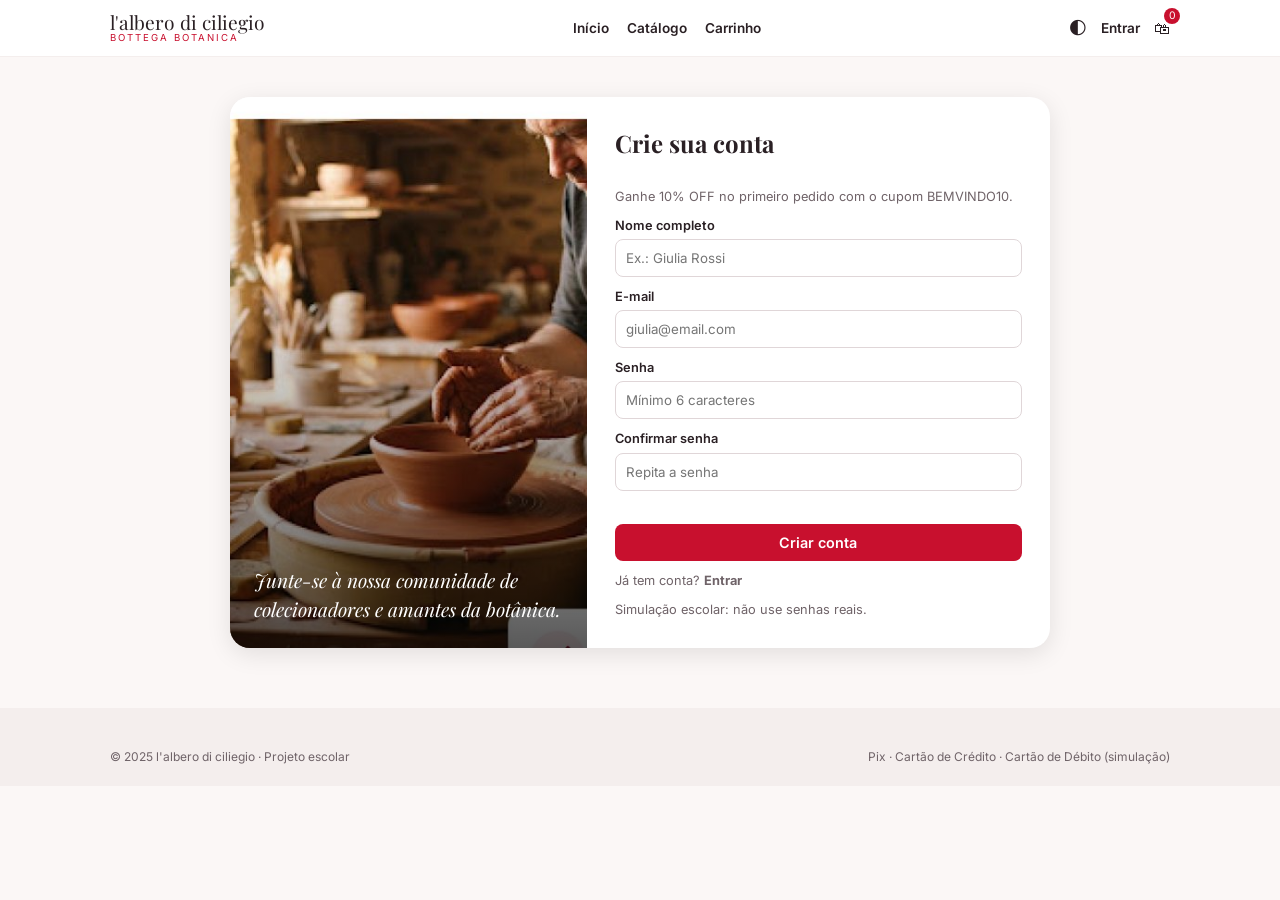
==== commit e8ad6ff4: "Romero Brito" ====
--- a/cadastro.html
+++ b/cadastro.html
@@ -5,7 +5,7 @@
   <meta name="viewport" content="width=device-width, initial-scale=1.0">
   <title>Criar conta | l'albero di ciliegio</title>
   <link href="https://fonts.googleapis.com/css2?family=Inter:wght@400;600&family=Playfair+Display:ital,wght@0,500;0,700;1,500&display=swap" rel="stylesheet">
-  <link rel="stylesheet" href="css/style.css">
+  <link rel="stylesheet" href="style.css">
 </head>
 <body>
   <main class="container pagina">
--- a/style.css
+++ b/style.css
@@ -0,0 +1,838 @@
+/* ===== Variáveis: cores e fontes da identidade visual ===== */
+:root {
+  --vermelho: #c8102e;
+  --fundo: #fbf7f6;
+  --cartao: #ffffff;
+  --bege: #f4eeed;
+  --texto: #2a2024;
+  --cinza: #6f6368;
+  --rosa: #fde8ec;
+  --verde: #2e7d4f;
+  --fonte-titulo: 'Playfair Display', Georgia, serif;
+  --fonte-texto: 'Inter', system-ui, Arial, sans-serif;
+}
+* { 
+    box-sizing: border-box;
+     margin: 0; 
+     padding: 0; 
+    }
+body {
+     font-family: var(--fonte-texto);
+      background: var(--fundo);
+       color: var(--texto); 
+       line-height: 1.5; 
+    }
+a { 
+    color: inherit; 
+    text-decoration: none;
+ }
+img { 
+    display: block;
+     width: 100%; 
+     height: 100%; 
+     object-fit: cover;
+     }
+h1, h2, h3, .logo { 
+    font-family: var(--fonte-titulo);
+     color: var(--texto); 
+    }
+.container { max-width: 1100px; 
+    margin: 0 auto; 
+    padding: 0 20px;
+}
+body { 
+    font-family: var(--fonte-texto); 
+    background: var(--fundo); 
+    color: var(--texto); 
+    line-height: 1.5; 
+}
+a {
+     color: inherit; 
+     text-decoration: none; 
+    }
+img { 
+    display: block; 
+    width: 100%; 
+    height: 100%; 
+    object-fit: cover; 
+}
+h1, h2, h3, .logo { 
+    font-family: var(--fonte-titulo);
+ }
+.container {
+     max-width: 1100px; 
+     margin: 0 auto; 
+     padding: 0 20px; 
+    }
+section {
+     margin-bottom: 48px; 
+    }
+
+/* ===== Botões ===== */
+.btn { 
+    display: inline-block;
+     padding: 10px 20px;
+      border-radius: 8px;
+       font-weight: 600;
+        font-size: .9rem;
+         border: 0;
+          cursor: pointer;
+         }
+.btn-primario { background: var(--vermelho); color: #fff; }
+.btn-secundario { background: var(--bege); color: var(--texto); }
+
+/* ===== Barra de avisos e cabeçalho ===== */
+.topo { background: var(--bege); font-size: .75rem; padding: 6px 0; }
+.topo .container { display: flex; justify-content: space-between; gap: 10px; flex-wrap: wrap; }
+.topo .verde { color: var(--verde); }
+.cabecalho { background: var(--cartao); position: sticky; top: 0; z-index: 10; border-bottom: 1px solid var(--bege); }
+.cabecalho .container { display: flex; align-items: center; justify-content: space-between; gap: 16px; padding-top: 12px; padding-bottom: 12px; flex-wrap: wrap; }
+.logo { font-size: 1.2rem; line-height: 1.1; }
+.logo small { display: block; font-family: var(--fonte-texto); font-size: .6rem; letter-spacing: 2px; text-transform: uppercase; color: var(--vermelho); }
+.menu { display: flex; gap: 18px; font-size: .85rem; font-weight: 600; list-style: none; flex-wrap: wrap; }
+.menu a.ativo, .menu a:hover { color: var(--vermelho); }
+.acoes { display: flex; align-items: center; gap: 14px; }
+.acoes input { padding: 8px 12px; border: 1px solid var(--bege); border-radius: 8px; background: var(--fundo); width: 200px; font-family: inherit; }
+.carrinho-icone { position: relative; }
+.carrinho-icone span { position: absolute; top: -8px; right: -10px; background: var(--vermelho); color: #fff; font-size: .65rem; border-radius: 50%; width: 16px; height: 16px; text-align: center; }
+
+/* ===== Hero ===== */
+.hero { display: grid; grid-template-columns: 1.1fr 1fr; gap: 40px; align-items: center; padding: 40px 0; }
+.selo { display: inline-block; background: var(--rosa); color: var(--vermelho); font-size: .7rem; font-weight: 700; padding: 4px 12px; border-radius: 20px; margin-bottom: 16px; }
+.hero h1 { font-size: 2.8rem; line-height: 1.15; margin-bottom: 14px; }
+.hero h1 em { color: var(--vermelho); }
+.hero p { color: var(--cinza); margin-bottom: 20px; }
+.hero .botoes { display: flex; gap: 10px; flex-wrap: wrap; margin-bottom: 20px; }
+.hero ul { display: flex; gap: 14px; list-style: none; font-size: .72rem; color: var(--cinza); flex-wrap: wrap; }
+.hero-card { background: var(--cartao); border-radius: 16px; padding: 10px; box-shadow: 0 6px 24px rgba(0,0,0,.08); }
+.hero-card .foto { height: 260px; border-radius: 12px; overflow: hidden; }
+.hero-card .info { display: flex; justify-content: space-between; align-items: center; padding: 12px 6px 4px; }
+.hero-card h3 { font-size: 1.1rem; }
+.preco-grande { font-family: var(--fonte-titulo); font-size: 1.4rem; color: var(--vermelho); }
+
+/* ===== Categorias ===== */
+.categorias { display: flex; gap: 8px; flex-wrap: wrap; background: var(--bege); padding: 10px; border-radius: 12px; }
+.categorias button { border: 0; background: var(--cartao); padding: 8px 14px; border-radius: 8px; font-size: .8rem; font-weight: 600; cursor: pointer; font-family: inherit; }
+.categorias button.ativo { background: var(--vermelho); color: #fff; }
+
+/* ===== Produtos ===== */
+.titulo-secao { display: flex; justify-content: space-between; align-items: flex-end; margin: 40px 0 20px; gap: 10px; }
+.titulo-secao small { display: block; color: var(--vermelho); font-size: .7rem; letter-spacing: 1px; text-transform: uppercase; }
+.titulo-secao h2 { font-size: 1.8rem; }
+.titulo-secao a { color: var(--vermelho); font-weight: 600; font-size: .85rem; }
+.produtos { display: grid; grid-template-columns: repeat(4, 1fr); gap: 16px; }
+.card { background: var(--cartao); border-radius: 14px; padding: 10px; box-shadow: 0 2px 10px rgba(0,0,0,.05); }
+.card .foto { position: relative; height: 190px; border-radius: 10px; overflow: hidden; margin-bottom: 10px; }
+.etiqueta { position: absolute; top: 8px; left: 8px; background: var(--rosa); color: var(--vermelho); font-size: .6rem; font-weight: 700; padding: 3px 8px; border-radius: 6px; }
+.card .estoque { display: flex; justify-content: space-between; font-size: .7rem; color: var(--verde); }
+.card h3 { font-size: 1rem; margin: 4px 0; }
+.card .descricao { font-size: .75rem; color: var(--cinza); margin-bottom: 8px; }
+.card .compra { display: flex; justify-content: space-between; align-items: center; background: var(--fundo); padding: 8px; border-radius: 8px; }
+.preco { font-family: var(--fonte-titulo); font-weight: 700; font-size: 1.1rem; }
+
+/* ===== Manifesto ===== */
+.manifesto { display: grid; grid-template-columns: 1fr 1fr; gap: 32px; align-items: center; background: var(--cartao); border-radius: 20px; padding: 28px; }
+.manifesto .foto { height: 300px; border-radius: 14px; overflow: hidden; }
+.manifesto h2 { font-size: 1.7rem; margin: 6px 0 10px; }
+.manifesto p { color: var(--cinza); font-size: .9rem; margin-bottom: 16px; }
+.numeros { display: grid; grid-template-columns: repeat(3, 1fr); gap: 8px; margin-bottom: 14px; }
+.numeros div { background: var(--fundo); border-radius: 8px; padding: 10px; text-align: center; font-size: .7rem; color: var(--cinza); }
+.numeros strong { display: block; font-family: var(--fonte-titulo); font-size: 1.2rem; color: var(--texto); }
+
+/* ===== Vantagens, avaliações e rodapé ===== */
+.vantagens { display: grid; grid-template-columns: repeat(3, 1fr); gap: 16px; }
+.vantagens div { background: var(--bege); border-radius: 12px; padding: 16px; font-size: .8rem; color: var(--cinza); }
+.vantagens h3 { font-family: var(--fonte-texto); font-size: .95rem; color: var(--texto); margin-bottom: 4px; }
+.avaliacoes { background: var(--cartao); border-radius: 16px; padding: 22px; display: flex; justify-content: space-between; align-items: center; gap: 16px; flex-wrap: wrap; }
+.avaliacoes .nota { color: var(--vermelho); }
+.avaliacoes blockquote { background: var(--fundo); padding: 12px; border-radius: 8px; font-size: .8rem; font-style: italic; max-width: 380px; }
+.rodape { background: var(--bege); padding: 40px 0 20px; font-size: .85rem; color: var(--cinza); }
+.rodape .colunas { display: grid; grid-template-columns: 1.5fr 1fr 1fr 1fr; gap: 24px; margin-bottom: 24px; }
+.rodape h4 { color: var(--texto); font-size: .75rem; text-transform: uppercase; margin-bottom: 8px; }
+.rodape li { list-style: none; margin-bottom: 4px; }
+.rodape form { display: flex; gap: 6px; margin-top: 10px; }
+.rodape input { flex: 1; padding: 8px; border: 1px solid var(--bege); border-radius: 8px; min-width: 0; }
+.copy { display: flex; justify-content: space-between; flex-wrap: wrap; gap: 8px; font-size: .75rem; }
+
+/* ===== Responsividade ===== */
+@media (max-width: 900px) {
+  .header { flex-direction: column; align-items: flex-start; gap: 12px; }
+    .produtos { grid-template-columns: repeat(2, 1fr); }
+  .hero, .manifesto { grid-template-columns: 1fr; }
+  .rodape .colunas { grid-template-columns: 1fr 1fr; }
+}
+@media (max-width: 600px) {
+  .hero h1 { font-size: 2rem; }
+  .produtos, .vantagens { grid-template-columns: 1fr; }
+  .acoes input { width: 140px; }
+  .rodape .colunas { grid-template-columns: 1fr; }
+  .numeros { grid-template-columns: 1fr; }
+}
+
+/* ===== Páginas internas (catálogo, produto, carrinho, checkout) ===== */
+[hidden] { 
+    display: none !important; 
+}
+.pagina { 
+    padding-top: 30px; 
+    padding-bottom: 50px; 
+    min-height: 70vh;
+ }
+.pagina h1 {
+     margin-bottom: 16px;
+     }
+.card .foto {
+     display: block;
+     }
+.card h3 a:hover {
+     color: var(--vermelho); 
+    }
+.filtros {
+     display: flex;
+      gap: 10px; 
+      margin-bottom: 20px;
+       flex-wrap: wrap; 
+    }
+.filtros input, .filtros select, form input, form select {
+     padding: 10px; 
+     border: 1px solid #e0d6d8; 
+     border-radius: 8px; 
+     font-family: inherit; 
+     background: var(--cartao); 
+    }
+.filtros input { flex: 1; min-width: 200px; }
+.detalhe { display: grid; grid-template-columns: 1fr 1fr; gap: 32px; align-items: center; }
+.foto-detalhe { height: 420px; border-radius: 16px; overflow: hidden; }
+.detalhe h1 { font-size: 2.2rem; }
+.descricao-grande { color: var(--cinza); margin: 10px 0; }
+.linha-carrinho { display: grid; grid-template-columns: 70px 1fr auto auto auto; gap: 14px; align-items: center; background: var(--cartao); padding: 10px; border-radius: 12px; margin-bottom: 10px; }
+.linha-carrinho img { height: 70px; border-radius: 8px; }
+.qtd { display: flex; align-items: center; gap: 8px; }
+.qtd button, .remover { border: 1px solid #e0d6d8; background: var(--fundo); border-radius: 6px; width: 28px; height: 28px; cursor: pointer; }
+.resumo { background: var(--cartao); border-radius: 12px; padding: 16px; }
+.resumo p { display: flex; justify-content: space-between; margin-bottom: 6px; gap: 10px; }
+.resumo .total { font-size: 1.2rem; font-weight: 700; border-top: 1px solid var(--bege); padding-top: 8px; }
+.resumo .btn { margin: 8px 8px 0 0; }
+.layout-checkout { display: grid; grid-template-columns: 2fr 1fr; gap: 24px; align-items: start; }
+form h3 { margin: 16px 0 8px; }
+.campos { display: grid; grid-template-columns: 1fr 1fr; gap: 10px; }
+.campos .larga { grid-column: 1 / -1; }
+.formas { display: flex; gap: 16px; flex-wrap: wrap; margin-bottom: 12px; }
+.caixa-pix { background: var(--bege); padding: 20px; border-radius: 10px; text-align: center; }
+.simulacao { background: var(--rosa); color: var(--vermelho); padding: 10px 14px; border-radius: 8px; font-weight: 600; margin-bottom: 16px; }
+.sucesso { text-align: center; background: var(--cartao); padding: 40px 20px; border-radius: 16px; }
+.sucesso p { margin: 8px 0; }
+.aviso { position: fixed; bottom: 24px; right: 24px; background: var(--verde); color: #fff; padding: 12px 18px; border-radius: 10px; z-index: 50; }
+@media (max-width: 700px) {
+  .detalhe, .layout-checkout, .campos { grid-template-columns: 1fr; }
+  .linha-carrinho { grid-template-columns: 60px 1fr auto; }
+}
+
+/* ===== Tema escuro: só troca as variáveis de cor ===== */
+[data-tema="escuro"] { --fundo: #161215; --cartao: #211a1e; --bege: #2b2327; --texto: #f3eaed; --cinza: #b3a5ab; --rosa: #3a1f27; --verde: #5cc98a; --vermelho: #e8486b; }
+input, select, button { color: inherit; font-family: inherit; }
+.btn-primario { color: #fff; }
+.icone { background: none; border: 0; cursor: pointer; font-size: 1.1rem; }
+#conta { font-size: .85rem; font-weight: 600; }
+
+/* ===== Cupom, linha do tempo, login/cadastro ===== */
+.cupom { display: flex; gap: 8px; margin-bottom: 12px; }
+.cupom input { flex: 1; min-width: 0; padding: 8px; border: 1px solid var(--bege); border-radius: 8px; background: var(--fundo); }
+.cupom .btn { margin: 0; }
+.linha-tempo { list-style: none; display: flex; gap: 8px; margin: 16px 0; text-align: left; flex-wrap: wrap; }
+.linha-tempo li { flex: 1; min-width: 130px; background: var(--bege); padding: 10px; border-radius: 8px; font-size: .8rem; color: var(--cinza); }
+.linha-tempo li.feito { background: var(--rosa); color: var(--vermelho); font-weight: 600; }
+.auth { display: grid; grid-template-columns: 1fr 1.3fr; max-width: 820px; margin: 10px auto; background: var(--cartao); border-radius: 20px; overflow: hidden; box-shadow: 0 6px 24px rgba(0,0,0,.1); }
+.auth .lado { background: linear-gradient(transparent 30%, rgba(0,0,0,.65)), url(../img/atelier.jpg) center / cover; color: #fff; padding: 24px; display: flex; align-items: flex-end; min-height: 380px; font-family: var(--fonte-titulo); font-style: italic; font-size: 1.2rem; }
+.auth form { padding: 28px; display: flex; flex-direction: column; gap: 10px; }
+.auth label { display: flex; flex-direction: column; gap: 4px; font-size: .8rem; font-weight: 600; }
+.aviso-form { font-size: .8rem; color: var(--cinza); }
+#erro { color: var(--vermelho); font-size: .85rem; min-height: 1em; }
+@media (max-width: 700px) { .auth { grid-template-columns: 1fr; } .auth .lado { min-height: 140px; } }
+.btn {
+     display: inline-block;
+      padding: 10px 20px; 
+      border-radius: 8px; 
+      font-weight: 600;
+       font-size: .9rem;
+        border: 0; 
+        cursor: pointer; 
+    }
+.btn-primario {
+     background: var(--vermelho);
+      color: #fff; 
+    }
+.btn-secundario { 
+    background: var(--bege);
+     color: var(--texto);
+     }
+
+/* ===== Barra de avisos e cabeçalho ===== */
+.topo { 
+    background: var(--bege);
+     font-size: .75rem;
+      padding: 6px 0;
+     }
+.topo .container { 
+    display: flex;
+     justify-content: space-between;
+      gap: 10px; flex-wrap: wrap;
+     }
+.topo .verde {
+     color: var(--verde);
+     }
+.cabecalho { 
+    background: var(--cartao);
+     position: sticky;
+      top: 0; z-index: 10;
+       border-bottom: 1px solid var(--bege);
+     }
+.cabecalho .container { display: flex;
+     align-items: center;
+      justify-content: space-between;
+       gap: 16px;
+        padding-top: 12px;
+         padding-bottom: 12px;
+          flex-wrap: wrap;
+         }
+.logo { 
+    font-size: 1.2rem;
+     line-height: 1.1;
+     }
+.logo small { display: block;
+     font-family: var(--fonte-texto);
+      font-size: .6rem; letter-spacing: 2px;
+       text-transform: uppercase;
+        color: var(--vermelho);
+     }
+.menu {
+     display: flex;
+     gap: 18px;
+      font-size: .85rem;
+       font-weight: 600;
+        list-style: none;
+         flex-wrap: wrap;
+         }
+.menu a.ativo, .menu a:hover { 
+    color: var(--vermelho);
+ }
+.acoes { 
+    display: flex;
+     align-items: center;
+      gap: 14px;
+     }
+.acoes input { 
+    padding: 8px 12px;
+     border: 1px solid var(--bege);
+      border-radius: 8px;
+       background: var(--fundo);
+        width: 200px;
+         font-family: inherit;
+         }
+.carrinho-icone { 
+    position: relative;
+ }
+.carrinho-icone span { position: absolute;
+     top: -8px;
+      right: -10px;
+       background: var(--vermelho);
+        color: #fff;
+         font-size: .65rem;
+          border-radius: 50%;
+           width: 16px;
+            height: 16px; 
+            text-align: center; 
+        }
+
+/* ===== Hero ===== */
+.hero {
+     display: grid;
+      grid-template-columns: 1.1fr 1fr;
+       gap: 40px;
+        align-items: center;
+         padding: 40px 0; 
+        }
+.selo { 
+    display: inline-block;
+     background: var(--rosa); 
+     color: var(--vermelho);
+      font-size: .7rem;
+       font-weight: 700;
+        padding: 4px 12px; 
+        border-radius: 20px;
+         margin-bottom: 16px;
+         }
+.hero h1 { 
+    font-size: 2.8rem; 
+    line-height: 1.15;
+     margin-bottom: 14px;
+     }
+.hero h1 em {
+     color: var(--vermelho);
+     }
+.hero p { 
+    color: var(--cinza);
+     margin-bottom: 20px; 
+    }
+.hero .botoes { 
+    display: flex;
+     gap: 10px; 
+     flex-wrap: wrap;
+      margin-bottom: 20px;
+     }
+.hero ul { 
+    display: flex; 
+    gap: 14px; 
+    list-style: none;
+     font-size: .72rem;
+      color: var(--cinza); 
+      flex-wrap: wrap; 
+    }
+.hero-card { 
+    background: var(--cartao); 
+    border-radius: 16px;
+     padding: 10px; 
+     box-shadow: 0 6px 24px rgba(0,0,0,.08);
+     }
+.hero-card .foto {
+     height: 260px; 
+     border-radius: 12px;
+      overflow: hidden;
+     }
+.hero-card .info {
+     display: flex; 
+     justify-content: space-between; 
+     align-items: center; 
+     padding: 12px 6px 4px; 
+    }
+.hero-card h3 { 
+    font-size: 1.1rem; 
+}
+.preco-grande { 
+    font-family: var(--fonte-titulo);
+     font-size: 1.4rem;
+      color: var(--vermelho); 
+    }
+
+/* ===== Categorias ===== */
+.categorias { 
+    display: flex; 
+    gap: 8px; 
+    flex-wrap: wrap;
+     background: var(--bege); 
+     padding: 10px; 
+     border-radius: 12px; 
+    }
+.categorias button {
+     border: 0; 
+     background: var(--cartao); 
+     padding: 8px 14px;
+      border-radius: 8px; 
+      font-size: .8rem; 
+      font-weight: 600; 
+      cursor: pointer; 
+      font-family: inherit; 
+    }
+.categorias button.ativo { 
+    background: var(--vermelho); 
+    color: #fff; 
+}
+
+/* ===== Produtos ===== */
+.titulo-secao { 
+    display: flex; 
+    justify-content: space-between; 
+    align-items: flex-end; 
+    margin: 40px 0 20px;
+     gap: 10px;
+     }
+.titulo-secao small { 
+    display: block; 
+    color: var(--vermelho);
+     font-size: .7rem;
+      letter-spacing: 1px; 
+      text-transform: uppercase; 
+    }
+.titulo-secao h2 {
+     font-size: 1.8rem;
+     }
+.titulo-secao a { 
+    color: var(--vermelho);
+     font-weight: 600; 
+     font-size: .85rem;
+     }
+.produtos {
+     display: grid; 
+     grid-template-columns: repeat(4, 1fr); 
+     gap: 16px;
+     }
+.card {
+     background: var(--cartao);
+      border-radius: 14px;
+       padding: 10px;
+        box-shadow: 0 2px 10px rgba(0,0,0,.05);
+     }
+.card .foto { position: relative;
+     height: 190px;
+      border-radius: 10px; 
+      overflow: hidden; 
+      margin-bottom: 10px;
+     }
+.etiqueta {
+     position: absolute; 
+     top: 8px; 
+     left: 8px; 
+     background: var(--rosa);
+      color: var(--vermelho); 
+      font-size: .6rem; 
+      font-weight: 700;
+       padding: 3px 8px;
+        border-radius: 6px;
+     }
+.card .estoque {
+     display: flex; 
+     justify-content: space-between;
+      font-size: .7rem; 
+      color: var(--verde); 
+    }
+.card h3 {
+     font-size: 1rem;
+      margin: 4px 0; 
+    }
+.card .descricao { 
+    font-size: .75rem; 
+    color: var(--cinza); 
+    margin-bottom: 8px; 
+}
+.card .compra { 
+    display: flex; 
+    justify-content: space-between;
+     align-items: center; 
+     background: var(--fundo);
+      padding: 8px;
+       border-radius: 8px;
+     }
+.preco {
+     font-family: var(--fonte-titulo);
+      font-weight: 700; 
+     font-size: 1.1rem; 
+    }
+
+/* ===== Manifesto ===== */
+.manifesto {
+     display: grid;
+      grid-template-columns: 1fr 1fr;
+       gap: 32px;
+        align-items: center;
+         background: var(--cartao); 
+         border-radius: 20px;
+          padding: 28px; 
+    }
+.manifesto .foto { 
+    height: 300px;
+     border-radius: 14px;
+      overflow: hidden;
+ }
+.manifesto h2 { 
+    font-size: 1.7rem;
+     margin: 6px 0 10px;
+     }
+.manifesto p {
+     color: var(--cinza);
+      font-size: .9rem; 
+      margin-bottom: 16px;
+     }
+.numeros {
+     display: grid;
+      grid-template-columns: repeat(3, 1fr);
+       gap: 8px;
+        margin-bottom: 14px;
+     }
+.numeros div {
+     background: var(--fundo);
+      border-radius: 8px;
+       padding: 10px; 
+       text-align: center; 
+       font-size: .7rem; 
+       color: var(--cinza); 
+    }
+.numeros strong { 
+    display: block;
+     font-family: var(--fonte-titulo);
+      font-size: 1.2rem; 
+      color: var(--texto); 
+    }
+
+/* ===== Vantagens, avaliações e rodapé ===== */
+.vantagens {
+     display: grid; 
+     grid-template-columns: repeat(3, 1fr); 
+     gap: 16px; 
+    }
+.vantagens div {
+     background: var(--bege);
+      border-radius: 12px;
+       padding: 16px;
+        font-size: .8rem; 
+        color: var(--cinza);
+     }
+.vantagens h3 {
+    font-family: var(--fonte-texto);
+     font-size: .95rem;
+      color: var(--texto);
+       margin-bottom: 4px; 
+    }
+.avaliacoes { 
+    background: var(--cartao);
+     border-radius: 16px;
+      padding: 22px;
+       display: flex;
+        justify-content: space-between;
+         align-items: center;
+          gap: 16px; 
+          flex-wrap: wrap;
+         }
+.avaliacoes .nota { 
+    color: var(--vermelho);
+ }
+.avaliacoes blockquote {
+     background: var(--fundo); 
+     padding: 12px;
+      border-radius: 8px;
+       font-size: .8rem;
+        font-style: italic;
+         max-width: 380px;
+         }
+.rodape { 
+    background: var(--bege);
+     padding: 40px 0 20px; 
+     font-size: .85rem;
+      color: var(--cinza); 
+    }
+.rodape .colunas {
+     display: grid;
+      grid-template-columns: 1.5fr 1fr 1fr 1fr;
+       gap: 24px;
+        margin-bottom: 24px; 
+}
+.rodape h4 { 
+    color: var(--texto);
+     font-size: .75rem;
+      text-transform: uppercase;
+       margin-bottom: 8px;
+     }
+.rodape li { 
+    list-style: none; 
+    margin-bottom: 4px;
+ }
+.rodape form {
+     display: flex;
+      gap: 6px;
+       margin-top: 10px;
+     }
+.rodape input { 
+    flex: 1; 
+    padding: 8px;
+     border: 1px solid var(--bege);
+      border-radius: 8px;
+       min-width: 0;
+     }
+.copy {
+     display: flex; 
+     justify-content: space-between;
+      flex-wrap: wrap;
+       gap: 8px;
+        font-size: .75rem;
+     }
+
+/* ===== Responsividade ===== */
+@media (max-width: 900px) {
+  .produtos { 
+    grid-template-columns: repeat(2, 1fr);
+ }
+  .hero, .manifesto { 
+    grid-template-columns: 1fr;
+ }
+  .rodape .colunas { 
+    grid-template-columns: 1fr 1fr;
+ }
+}
+@media (max-width: 600px) {
+  .hero h1 { 
+    font-size: 2rem;
+ }
+  .produtos, .vantagens { 
+    grid-template-columns: 1fr;
+ }
+  .acoes input {
+     width: 140px; 
+    }
+  .rodape .colunas {
+     grid-template-columns: 1fr;
+     }
+  .numeros { 
+    grid-template-columns: 1fr;
+ }
+}
+
+/* ===== Páginas internas (catálogo, produto, carrinho, checkout) ===== */
+[hidden] {
+     display: none !important;
+     }
+.pagina { 
+    padding-top: 30px;
+     padding-bottom: 50px; 
+     min-height: 70vh; }
+.pagina h1 { 
+    margin-bottom: 16px; 
+}
+.card .foto {
+     display: block; 
+    }
+.card h3 a:hover {
+    color: var(--vermelho);
+ }
+.filtros { display: flex; 
+    gap: 10px; 
+    margin-bottom: 20px; 
+    flex-wrap: wrap; 
+}
+.filtros input,
+ .filtros select, form input, form select { 
+    padding: 10px; 
+    border: 1px solid #e0d6d8; 
+    border-radius: 8px; 
+    font-family: inherit; 
+    background: var(--cartao); 
+}
+.filtros input { 
+    flex: 1; 
+    min-width: 200px; 
+}
+.detalhe { 
+    display: grid; 
+    grid-template-columns: 1fr 1fr; 
+    gap: 32px; 
+    align-items: center; 
+}
+.foto-detalhe { 
+    height: 420px; 
+    border-radius: 16px; 
+    overflow: hidden; 
+}
+.detalhe h1 { 
+    font-size: 2.2rem; 
+}
+.descricao-grande { 
+    color: var(--cinza); 
+    margin: 10px 0; 
+}
+.linha-carrinho {
+     display: grid;
+      grid-template-columns: 70px 1fr auto auto auto;
+       gap: 14px;
+        align-items: center;
+         background: var(--cartao);
+          padding: 10px;
+           border-radius: 12px;
+            margin-bottom: 10px; 
+        }
+.linha-carrinho img { 
+    height: 70px;
+     border-radius: 8px; 
+    }
+.qtd { 
+    display: flex;
+     align-items: center;
+      gap: 8px;
+     }
+.qtd button, .remover {
+     border: 1px solid #e0d6d8;
+      background: var(--fundo);
+       border-radius: 6px;
+        width: 28px;
+         height: 28px; 
+         cursor: pointer;
+         }
+.resumo { 
+    background: var(--cartao);
+     border-radius: 12px;
+      padding: 16px;
+     }
+.resumo p { 
+    display: flex; 
+    justify-content: space-between;
+     margin-bottom: 6px;
+      gap: 10px;
+     }
+.resumo .total { 
+    font-size: 1.2rem; 
+    font-weight: 700; 
+    border-top: 1px solid var(--bege);
+     padding-top: 8px; 
+    }
+.resumo .btn { 
+    margin: 8px 8px 0 0;
+ }
+.layout-checkout {
+     display: grid; 
+     grid-template-columns: 2fr 1fr;
+      gap: 24px; align-items: start;
+     }
+form h3 {
+     margin: 16px 0 8px;
+     }
+.campos { 
+    display: grid; 
+    grid-template-columns: 1fr 1fr;
+     gap: 10px; 
+    }
+.campos .larga {
+     grid-column: 1 / -1; 
+}
+.formas { 
+    display: flex; 
+    gap: 16px; 
+    flex-wrap: wrap;
+     margin-bottom: 12px; 
+}
+.caixa-pix {
+     background: var(--bege); 
+     padding: 20px; 
+     border-radius: 10px; 
+     text-align: center;
+     }
+.simulacao { 
+    background: var(--rosa); 
+    color: var(--vermelho); 
+    padding: 10px 14px; 
+    border-radius: 8px; 
+    font-weight: 600; 
+    margin-bottom: 16px;
+ }
+.sucesso { 
+    text-align: center; 
+    background: var(--cartao); 
+    padding: 40px 20px; 
+    border-radius: 16px;
+ }
+.sucesso p { 
+    margin: 8px 0; 
+}
+.aviso { position: fixed; 
+    bottom: 24px; 
+    right: 24px; 
+    background: var(--verde); 
+    color: #fff; 
+    padding: 12px 18px; 
+    border-radius: 10px;
+     z-index: 50; 
+    }
+@media (max-width: 700px) {
+  .detalhe, .layout-checkout, .campos { 
+    grid-template-columns: 1fr;
+ }
+  .linha-carrinho { 
+    grid-template-columns: 60px 1fr auto;
+ }
+}
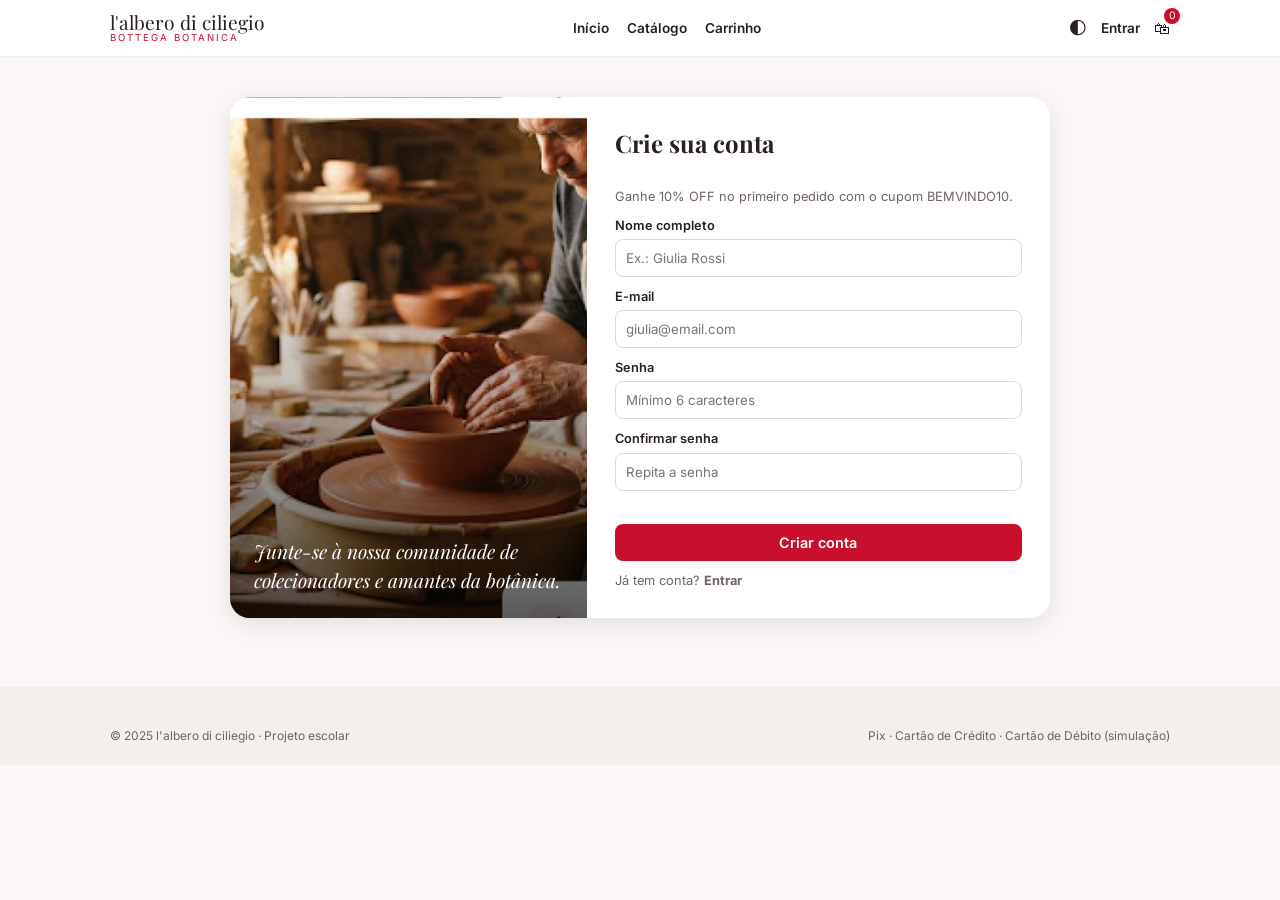
==== commit c778a18b: "erros do if²" ====
--- a/cadastro.html
+++ b/cadastro.html
@@ -21,7 +21,6 @@
         <p id="erro"></p>
         <button class="btn btn-primario" type="submit">Criar conta</button>
         <p class="aviso-form">Já tem conta? <a href="login.html"><strong>Entrar</strong></a></p>
-        <p class="aviso-form">Simulação escolar: não use senhas reais.</p>
       </form>
     </section>
   </main>
--- a/style.css
+++ b/style.css
@@ -1,838 +1,838 @@
-/* ===== Variáveis: cores e fontes da identidade visual ===== */
-:root {
-  --vermelho: #c8102e;
-  --fundo: #fbf7f6;
-  --cartao: #ffffff;
-  --bege: #f4eeed;
-  --texto: #2a2024;
-  --cinza: #6f6368;
-  --rosa: #fde8ec;
-  --verde: #2e7d4f;
-  --fonte-titulo: 'Playfair Display', Georgia, serif;
-  --fonte-texto: 'Inter', system-ui, Arial, sans-serif;
-}
-* { 
-    box-sizing: border-box;
-     margin: 0; 
-     padding: 0; 
-    }
-body {
-     font-family: var(--fonte-texto);
-      background: var(--fundo);
-       color: var(--texto); 
-       line-height: 1.5; 
-    }
-a { 
-    color: inherit; 
-    text-decoration: none;
- }
-img { 
-    display: block;
-     width: 100%; 
-     height: 100%; 
-     object-fit: cover;
-     }
-h1, h2, h3, .logo { 
-    font-family: var(--fonte-titulo);
-     color: var(--texto); 
-    }
-.container { max-width: 1100px; 
-    margin: 0 auto; 
-    padding: 0 20px;
-}
-body { 
-    font-family: var(--fonte-texto); 
-    background: var(--fundo); 
-    color: var(--texto); 
-    line-height: 1.5; 
-}
-a {
-     color: inherit; 
-     text-decoration: none; 
-    }
-img { 
-    display: block; 
-    width: 100%; 
-    height: 100%; 
-    object-fit: cover; 
-}
-h1, h2, h3, .logo { 
-    font-family: var(--fonte-titulo);
- }
-.container {
-     max-width: 1100px; 
-     margin: 0 auto; 
-     padding: 0 20px; 
-    }
-section {
-     margin-bottom: 48px; 
-    }
-
-/* ===== Botões ===== */
-.btn { 
-    display: inline-block;
-     padding: 10px 20px;
-      border-radius: 8px;
-       font-weight: 600;
-        font-size: .9rem;
-         border: 0;
-          cursor: pointer;
-         }
-.btn-primario { background: var(--vermelho); color: #fff; }
-.btn-secundario { background: var(--bege); color: var(--texto); }
-
-/* ===== Barra de avisos e cabeçalho ===== */
-.topo { background: var(--bege); font-size: .75rem; padding: 6px 0; }
-.topo .container { display: flex; justify-content: space-between; gap: 10px; flex-wrap: wrap; }
-.topo .verde { color: var(--verde); }
-.cabecalho { background: var(--cartao); position: sticky; top: 0; z-index: 10; border-bottom: 1px solid var(--bege); }
-.cabecalho .container { display: flex; align-items: center; justify-content: space-between; gap: 16px; padding-top: 12px; padding-bottom: 12px; flex-wrap: wrap; }
-.logo { font-size: 1.2rem; line-height: 1.1; }
-.logo small { display: block; font-family: var(--fonte-texto); font-size: .6rem; letter-spacing: 2px; text-transform: uppercase; color: var(--vermelho); }
-.menu { display: flex; gap: 18px; font-size: .85rem; font-weight: 600; list-style: none; flex-wrap: wrap; }
-.menu a.ativo, .menu a:hover { color: var(--vermelho); }
-.acoes { display: flex; align-items: center; gap: 14px; }
-.acoes input { padding: 8px 12px; border: 1px solid var(--bege); border-radius: 8px; background: var(--fundo); width: 200px; font-family: inherit; }
-.carrinho-icone { position: relative; }
-.carrinho-icone span { position: absolute; top: -8px; right: -10px; background: var(--vermelho); color: #fff; font-size: .65rem; border-radius: 50%; width: 16px; height: 16px; text-align: center; }
-
-/* ===== Hero ===== */
-.hero { display: grid; grid-template-columns: 1.1fr 1fr; gap: 40px; align-items: center; padding: 40px 0; }
-.selo { display: inline-block; background: var(--rosa); color: var(--vermelho); font-size: .7rem; font-weight: 700; padding: 4px 12px; border-radius: 20px; margin-bottom: 16px; }
-.hero h1 { font-size: 2.8rem; line-height: 1.15; margin-bottom: 14px; }
-.hero h1 em { color: var(--vermelho); }
-.hero p { color: var(--cinza); margin-bottom: 20px; }
-.hero .botoes { display: flex; gap: 10px; flex-wrap: wrap; margin-bottom: 20px; }
-.hero ul { display: flex; gap: 14px; list-style: none; font-size: .72rem; color: var(--cinza); flex-wrap: wrap; }
-.hero-card { background: var(--cartao); border-radius: 16px; padding: 10px; box-shadow: 0 6px 24px rgba(0,0,0,.08); }
-.hero-card .foto { height: 260px; border-radius: 12px; overflow: hidden; }
-.hero-card .info { display: flex; justify-content: space-between; align-items: center; padding: 12px 6px 4px; }
-.hero-card h3 { font-size: 1.1rem; }
-.preco-grande { font-family: var(--fonte-titulo); font-size: 1.4rem; color: var(--vermelho); }
-
-/* ===== Categorias ===== */
-.categorias { display: flex; gap: 8px; flex-wrap: wrap; background: var(--bege); padding: 10px; border-radius: 12px; }
-.categorias button { border: 0; background: var(--cartao); padding: 8px 14px; border-radius: 8px; font-size: .8rem; font-weight: 600; cursor: pointer; font-family: inherit; }
-.categorias button.ativo { background: var(--vermelho); color: #fff; }
-
-/* ===== Produtos ===== */
-.titulo-secao { display: flex; justify-content: space-between; align-items: flex-end; margin: 40px 0 20px; gap: 10px; }
-.titulo-secao small { display: block; color: var(--vermelho); font-size: .7rem; letter-spacing: 1px; text-transform: uppercase; }
-.titulo-secao h2 { font-size: 1.8rem; }
-.titulo-secao a { color: var(--vermelho); font-weight: 600; font-size: .85rem; }
-.produtos { display: grid; grid-template-columns: repeat(4, 1fr); gap: 16px; }
-.card { background: var(--cartao); border-radius: 14px; padding: 10px; box-shadow: 0 2px 10px rgba(0,0,0,.05); }
-.card .foto { position: relative; height: 190px; border-radius: 10px; overflow: hidden; margin-bottom: 10px; }
-.etiqueta { position: absolute; top: 8px; left: 8px; background: var(--rosa); color: var(--vermelho); font-size: .6rem; font-weight: 700; padding: 3px 8px; border-radius: 6px; }
-.card .estoque { display: flex; justify-content: space-between; font-size: .7rem; color: var(--verde); }
-.card h3 { font-size: 1rem; margin: 4px 0; }
-.card .descricao { font-size: .75rem; color: var(--cinza); margin-bottom: 8px; }
-.card .compra { display: flex; justify-content: space-between; align-items: center; background: var(--fundo); padding: 8px; border-radius: 8px; }
-.preco { font-family: var(--fonte-titulo); font-weight: 700; font-size: 1.1rem; }
-
-/* ===== Manifesto ===== */
-.manifesto { display: grid; grid-template-columns: 1fr 1fr; gap: 32px; align-items: center; background: var(--cartao); border-radius: 20px; padding: 28px; }
-.manifesto .foto { height: 300px; border-radius: 14px; overflow: hidden; }
-.manifesto h2 { font-size: 1.7rem; margin: 6px 0 10px; }
-.manifesto p { color: var(--cinza); font-size: .9rem; margin-bottom: 16px; }
-.numeros { display: grid; grid-template-columns: repeat(3, 1fr); gap: 8px; margin-bottom: 14px; }
-.numeros div { background: var(--fundo); border-radius: 8px; padding: 10px; text-align: center; font-size: .7rem; color: var(--cinza); }
-.numeros strong { display: block; font-family: var(--fonte-titulo); font-size: 1.2rem; color: var(--texto); }
-
-/* ===== Vantagens, avaliações e rodapé ===== */
-.vantagens { display: grid; grid-template-columns: repeat(3, 1fr); gap: 16px; }
-.vantagens div { background: var(--bege); border-radius: 12px; padding: 16px; font-size: .8rem; color: var(--cinza); }
-.vantagens h3 { font-family: var(--fonte-texto); font-size: .95rem; color: var(--texto); margin-bottom: 4px; }
-.avaliacoes { background: var(--cartao); border-radius: 16px; padding: 22px; display: flex; justify-content: space-between; align-items: center; gap: 16px; flex-wrap: wrap; }
-.avaliacoes .nota { color: var(--vermelho); }
-.avaliacoes blockquote { background: var(--fundo); padding: 12px; border-radius: 8px; font-size: .8rem; font-style: italic; max-width: 380px; }
-.rodape { background: var(--bege); padding: 40px 0 20px; font-size: .85rem; color: var(--cinza); }
-.rodape .colunas { display: grid; grid-template-columns: 1.5fr 1fr 1fr 1fr; gap: 24px; margin-bottom: 24px; }
-.rodape h4 { color: var(--texto); font-size: .75rem; text-transform: uppercase; margin-bottom: 8px; }
-.rodape li { list-style: none; margin-bottom: 4px; }
-.rodape form { display: flex; gap: 6px; margin-top: 10px; }
-.rodape input { flex: 1; padding: 8px; border: 1px solid var(--bege); border-radius: 8px; min-width: 0; }
-.copy { display: flex; justify-content: space-between; flex-wrap: wrap; gap: 8px; font-size: .75rem; }
-
-/* ===== Responsividade ===== */
-@media (max-width: 900px) {
-  .header { flex-direction: column; align-items: flex-start; gap: 12px; }
-    .produtos { grid-template-columns: repeat(2, 1fr); }
-  .hero, .manifesto { grid-template-columns: 1fr; }
-  .rodape .colunas { grid-template-columns: 1fr 1fr; }
-}
-@media (max-width: 600px) {
-  .hero h1 { font-size: 2rem; }
-  .produtos, .vantagens { grid-template-columns: 1fr; }
-  .acoes input { width: 140px; }
-  .rodape .colunas { grid-template-columns: 1fr; }
-  .numeros { grid-template-columns: 1fr; }
-}
-
-/* ===== Páginas internas (catálogo, produto, carrinho, checkout) ===== */
-[hidden] { 
-    display: none !important; 
-}
-.pagina { 
-    padding-top: 30px; 
-    padding-bottom: 50px; 
-    min-height: 70vh;
- }
-.pagina h1 {
-     margin-bottom: 16px;
-     }
-.card .foto {
-     display: block;
-     }
-.card h3 a:hover {
-     color: var(--vermelho); 
-    }
-.filtros {
-     display: flex;
-      gap: 10px; 
-      margin-bottom: 20px;
-       flex-wrap: wrap; 
-    }
-.filtros input, .filtros select, form input, form select {
-     padding: 10px; 
-     border: 1px solid #e0d6d8; 
-     border-radius: 8px; 
-     font-family: inherit; 
-     background: var(--cartao); 
-    }
-.filtros input { flex: 1; min-width: 200px; }
-.detalhe { display: grid; grid-template-columns: 1fr 1fr; gap: 32px; align-items: center; }
-.foto-detalhe { height: 420px; border-radius: 16px; overflow: hidden; }
-.detalhe h1 { font-size: 2.2rem; }
-.descricao-grande { color: var(--cinza); margin: 10px 0; }
-.linha-carrinho { display: grid; grid-template-columns: 70px 1fr auto auto auto; gap: 14px; align-items: center; background: var(--cartao); padding: 10px; border-radius: 12px; margin-bottom: 10px; }
-.linha-carrinho img { height: 70px; border-radius: 8px; }
-.qtd { display: flex; align-items: center; gap: 8px; }
-.qtd button, .remover { border: 1px solid #e0d6d8; background: var(--fundo); border-radius: 6px; width: 28px; height: 28px; cursor: pointer; }
-.resumo { background: var(--cartao); border-radius: 12px; padding: 16px; }
-.resumo p { display: flex; justify-content: space-between; margin-bottom: 6px; gap: 10px; }
-.resumo .total { font-size: 1.2rem; font-weight: 700; border-top: 1px solid var(--bege); padding-top: 8px; }
-.resumo .btn { margin: 8px 8px 0 0; }
-.layout-checkout { display: grid; grid-template-columns: 2fr 1fr; gap: 24px; align-items: start; }
-form h3 { margin: 16px 0 8px; }
-.campos { display: grid; grid-template-columns: 1fr 1fr; gap: 10px; }
-.campos .larga { grid-column: 1 / -1; }
-.formas { display: flex; gap: 16px; flex-wrap: wrap; margin-bottom: 12px; }
-.caixa-pix { background: var(--bege); padding: 20px; border-radius: 10px; text-align: center; }
-.simulacao { background: var(--rosa); color: var(--vermelho); padding: 10px 14px; border-radius: 8px; font-weight: 600; margin-bottom: 16px; }
-.sucesso { text-align: center; background: var(--cartao); padding: 40px 20px; border-radius: 16px; }
-.sucesso p { margin: 8px 0; }
-.aviso { position: fixed; bottom: 24px; right: 24px; background: var(--verde); color: #fff; padding: 12px 18px; border-radius: 10px; z-index: 50; }
-@media (max-width: 700px) {
-  .detalhe, .layout-checkout, .campos { grid-template-columns: 1fr; }
-  .linha-carrinho { grid-template-columns: 60px 1fr auto; }
-}
-
-/* ===== Tema escuro: só troca as variáveis de cor ===== */
-[data-tema="escuro"] { --fundo: #161215; --cartao: #211a1e; --bege: #2b2327; --texto: #f3eaed; --cinza: #b3a5ab; --rosa: #3a1f27; --verde: #5cc98a; --vermelho: #e8486b; }
-input, select, button { color: inherit; font-family: inherit; }
-.btn-primario { color: #fff; }
-.icone { background: none; border: 0; cursor: pointer; font-size: 1.1rem; }
-#conta { font-size: .85rem; font-weight: 600; }
-
-/* ===== Cupom, linha do tempo, login/cadastro ===== */
-.cupom { display: flex; gap: 8px; margin-bottom: 12px; }
-.cupom input { flex: 1; min-width: 0; padding: 8px; border: 1px solid var(--bege); border-radius: 8px; background: var(--fundo); }
-.cupom .btn { margin: 0; }
-.linha-tempo { list-style: none; display: flex; gap: 8px; margin: 16px 0; text-align: left; flex-wrap: wrap; }
-.linha-tempo li { flex: 1; min-width: 130px; background: var(--bege); padding: 10px; border-radius: 8px; font-size: .8rem; color: var(--cinza); }
-.linha-tempo li.feito { background: var(--rosa); color: var(--vermelho); font-weight: 600; }
-.auth { display: grid; grid-template-columns: 1fr 1.3fr; max-width: 820px; margin: 10px auto; background: var(--cartao); border-radius: 20px; overflow: hidden; box-shadow: 0 6px 24px rgba(0,0,0,.1); }
-.auth .lado { background: linear-gradient(transparent 30%, rgba(0,0,0,.65)), url(../img/atelier.jpg) center / cover; color: #fff; padding: 24px; display: flex; align-items: flex-end; min-height: 380px; font-family: var(--fonte-titulo); font-style: italic; font-size: 1.2rem; }
-.auth form { padding: 28px; display: flex; flex-direction: column; gap: 10px; }
-.auth label { display: flex; flex-direction: column; gap: 4px; font-size: .8rem; font-weight: 600; }
-.aviso-form { font-size: .8rem; color: var(--cinza); }
-#erro { color: var(--vermelho); font-size: .85rem; min-height: 1em; }
-@media (max-width: 700px) { .auth { grid-template-columns: 1fr; } .auth .lado { min-height: 140px; } }
-.btn {
-     display: inline-block;
-      padding: 10px 20px; 
-      border-radius: 8px; 
-      font-weight: 600;
-       font-size: .9rem;
-        border: 0; 
-        cursor: pointer; 
-    }
-.btn-primario {
-     background: var(--vermelho);
-      color: #fff; 
-    }
-.btn-secundario { 
-    background: var(--bege);
-     color: var(--texto);
-     }
-
-/* ===== Barra de avisos e cabeçalho ===== */
-.topo { 
-    background: var(--bege);
-     font-size: .75rem;
-      padding: 6px 0;
-     }
-.topo .container { 
-    display: flex;
-     justify-content: space-between;
-      gap: 10px; flex-wrap: wrap;
-     }
-.topo .verde {
-     color: var(--verde);
-     }
-.cabecalho { 
-    background: var(--cartao);
-     position: sticky;
-      top: 0; z-index: 10;
-       border-bottom: 1px solid var(--bege);
-     }
-.cabecalho .container { display: flex;
-     align-items: center;
-      justify-content: space-between;
-       gap: 16px;
-        padding-top: 12px;
-         padding-bottom: 12px;
-          flex-wrap: wrap;
-         }
-.logo { 
-    font-size: 1.2rem;
-     line-height: 1.1;
-     }
-.logo small { display: block;
-     font-family: var(--fonte-texto);
-      font-size: .6rem; letter-spacing: 2px;
-       text-transform: uppercase;
-        color: var(--vermelho);
-     }
-.menu {
-     display: flex;
-     gap: 18px;
-      font-size: .85rem;
-       font-weight: 600;
-        list-style: none;
-         flex-wrap: wrap;
-         }
-.menu a.ativo, .menu a:hover { 
-    color: var(--vermelho);
- }
-.acoes { 
-    display: flex;
-     align-items: center;
-      gap: 14px;
-     }
-.acoes input { 
-    padding: 8px 12px;
-     border: 1px solid var(--bege);
-      border-radius: 8px;
-       background: var(--fundo);
-        width: 200px;
-         font-family: inherit;
-         }
-.carrinho-icone { 
-    position: relative;
- }
-.carrinho-icone span { position: absolute;
-     top: -8px;
-      right: -10px;
-       background: var(--vermelho);
-        color: #fff;
-         font-size: .65rem;
-          border-radius: 50%;
-           width: 16px;
-            height: 16px; 
-            text-align: center; 
-        }
-
-/* ===== Hero ===== */
-.hero {
-     display: grid;
-      grid-template-columns: 1.1fr 1fr;
-       gap: 40px;
-        align-items: center;
-         padding: 40px 0; 
-        }
-.selo { 
-    display: inline-block;
-     background: var(--rosa); 
-     color: var(--vermelho);
-      font-size: .7rem;
-       font-weight: 700;
-        padding: 4px 12px; 
-        border-radius: 20px;
-         margin-bottom: 16px;
-         }
-.hero h1 { 
-    font-size: 2.8rem; 
-    line-height: 1.15;
-     margin-bottom: 14px;
-     }
-.hero h1 em {
-     color: var(--vermelho);
-     }
-.hero p { 
-    color: var(--cinza);
-     margin-bottom: 20px; 
-    }
-.hero .botoes { 
-    display: flex;
-     gap: 10px; 
-     flex-wrap: wrap;
-      margin-bottom: 20px;
-     }
-.hero ul { 
-    display: flex; 
-    gap: 14px; 
-    list-style: none;
-     font-size: .72rem;
-      color: var(--cinza); 
-      flex-wrap: wrap; 
-    }
-.hero-card { 
-    background: var(--cartao); 
-    border-radius: 16px;
-     padding: 10px; 
-     box-shadow: 0 6px 24px rgba(0,0,0,.08);
-     }
-.hero-card .foto {
-     height: 260px; 
-     border-radius: 12px;
-      overflow: hidden;
-     }
-.hero-card .info {
-     display: flex; 
-     justify-content: space-between; 
-     align-items: center; 
-     padding: 12px 6px 4px; 
-    }
-.hero-card h3 { 
-    font-size: 1.1rem; 
-}
-.preco-grande { 
-    font-family: var(--fonte-titulo);
-     font-size: 1.4rem;
-      color: var(--vermelho); 
-    }
-
-/* ===== Categorias ===== */
-.categorias { 
-    display: flex; 
-    gap: 8px; 
-    flex-wrap: wrap;
-     background: var(--bege); 
-     padding: 10px; 
-     border-radius: 12px; 
-    }
-.categorias button {
-     border: 0; 
-     background: var(--cartao); 
-     padding: 8px 14px;
-      border-radius: 8px; 
-      font-size: .8rem; 
-      font-weight: 600; 
-      cursor: pointer; 
-      font-family: inherit; 
-    }
-.categorias button.ativo { 
-    background: var(--vermelho); 
-    color: #fff; 
-}
-
-/* ===== Produtos ===== */
-.titulo-secao { 
-    display: flex; 
-    justify-content: space-between; 
-    align-items: flex-end; 
-    margin: 40px 0 20px;
-     gap: 10px;
-     }
-.titulo-secao small { 
-    display: block; 
-    color: var(--vermelho);
-     font-size: .7rem;
-      letter-spacing: 1px; 
-      text-transform: uppercase; 
-    }
-.titulo-secao h2 {
-     font-size: 1.8rem;
-     }
-.titulo-secao a { 
-    color: var(--vermelho);
-     font-weight: 600; 
-     font-size: .85rem;
-     }
-.produtos {
-     display: grid; 
-     grid-template-columns: repeat(4, 1fr); 
-     gap: 16px;
-     }
-.card {
-     background: var(--cartao);
-      border-radius: 14px;
-       padding: 10px;
-        box-shadow: 0 2px 10px rgba(0,0,0,.05);
-     }
-.card .foto { position: relative;
-     height: 190px;
-      border-radius: 10px; 
-      overflow: hidden; 
-      margin-bottom: 10px;
-     }
-.etiqueta {
-     position: absolute; 
-     top: 8px; 
-     left: 8px; 
-     background: var(--rosa);
-      color: var(--vermelho); 
-      font-size: .6rem; 
-      font-weight: 700;
-       padding: 3px 8px;
-        border-radius: 6px;
-     }
-.card .estoque {
-     display: flex; 
-     justify-content: space-between;
-      font-size: .7rem; 
-      color: var(--verde); 
-    }
-.card h3 {
-     font-size: 1rem;
-      margin: 4px 0; 
-    }
-.card .descricao { 
-    font-size: .75rem; 
-    color: var(--cinza); 
-    margin-bottom: 8px; 
-}
-.card .compra { 
-    display: flex; 
-    justify-content: space-between;
-     align-items: center; 
-     background: var(--fundo);
-      padding: 8px;
-       border-radius: 8px;
-     }
-.preco {
-     font-family: var(--fonte-titulo);
-      font-weight: 700; 
-     font-size: 1.1rem; 
-    }
-
-/* ===== Manifesto ===== */
-.manifesto {
-     display: grid;
-      grid-template-columns: 1fr 1fr;
-       gap: 32px;
-        align-items: center;
-         background: var(--cartao); 
-         border-radius: 20px;
-          padding: 28px; 
-    }
-.manifesto .foto { 
-    height: 300px;
-     border-radius: 14px;
-      overflow: hidden;
- }
-.manifesto h2 { 
-    font-size: 1.7rem;
-     margin: 6px 0 10px;
-     }
-.manifesto p {
-     color: var(--cinza);
-      font-size: .9rem; 
-      margin-bottom: 16px;
-     }
-.numeros {
-     display: grid;
-      grid-template-columns: repeat(3, 1fr);
-       gap: 8px;
-        margin-bottom: 14px;
-     }
-.numeros div {
-     background: var(--fundo);
-      border-radius: 8px;
-       padding: 10px; 
-       text-align: center; 
-       font-size: .7rem; 
-       color: var(--cinza); 
-    }
-.numeros strong { 
-    display: block;
-     font-family: var(--fonte-titulo);
-      font-size: 1.2rem; 
-      color: var(--texto); 
-    }
-
-/* ===== Vantagens, avaliações e rodapé ===== */
-.vantagens {
-     display: grid; 
-     grid-template-columns: repeat(3, 1fr); 
-     gap: 16px; 
-    }
-.vantagens div {
-     background: var(--bege);
-      border-radius: 12px;
-       padding: 16px;
-        font-size: .8rem; 
-        color: var(--cinza);
-     }
-.vantagens h3 {
-    font-family: var(--fonte-texto);
-     font-size: .95rem;
-      color: var(--texto);
-       margin-bottom: 4px; 
-    }
-.avaliacoes { 
-    background: var(--cartao);
-     border-radius: 16px;
-      padding: 22px;
-       display: flex;
-        justify-content: space-between;
-         align-items: center;
-          gap: 16px; 
-          flex-wrap: wrap;
-         }
-.avaliacoes .nota { 
-    color: var(--vermelho);
- }
-.avaliacoes blockquote {
-     background: var(--fundo); 
-     padding: 12px;
-      border-radius: 8px;
-       font-size: .8rem;
-        font-style: italic;
-         max-width: 380px;
-         }
-.rodape { 
-    background: var(--bege);
-     padding: 40px 0 20px; 
-     font-size: .85rem;
-      color: var(--cinza); 
-    }
-.rodape .colunas {
-     display: grid;
-      grid-template-columns: 1.5fr 1fr 1fr 1fr;
-       gap: 24px;
-        margin-bottom: 24px; 
-}
-.rodape h4 { 
-    color: var(--texto);
-     font-size: .75rem;
-      text-transform: uppercase;
-       margin-bottom: 8px;
-     }
-.rodape li { 
-    list-style: none; 
-    margin-bottom: 4px;
- }
-.rodape form {
-     display: flex;
-      gap: 6px;
-       margin-top: 10px;
-     }
-.rodape input { 
-    flex: 1; 
-    padding: 8px;
-     border: 1px solid var(--bege);
-      border-radius: 8px;
-       min-width: 0;
-     }
-.copy {
-     display: flex; 
-     justify-content: space-between;
-      flex-wrap: wrap;
-       gap: 8px;
-        font-size: .75rem;
-     }
-
-/* ===== Responsividade ===== */
-@media (max-width: 900px) {
-  .produtos { 
-    grid-template-columns: repeat(2, 1fr);
- }
-  .hero, .manifesto { 
-    grid-template-columns: 1fr;
- }
-  .rodape .colunas { 
-    grid-template-columns: 1fr 1fr;
- }
-}
-@media (max-width: 600px) {
-  .hero h1 { 
-    font-size: 2rem;
- }
-  .produtos, .vantagens { 
-    grid-template-columns: 1fr;
- }
-  .acoes input {
-     width: 140px; 
-    }
-  .rodape .colunas {
-     grid-template-columns: 1fr;
-     }
-  .numeros { 
-    grid-template-columns: 1fr;
- }
-}
-
-/* ===== Páginas internas (catálogo, produto, carrinho, checkout) ===== */
-[hidden] {
-     display: none !important;
-     }
-.pagina { 
-    padding-top: 30px;
-     padding-bottom: 50px; 
-     min-height: 70vh; }
-.pagina h1 { 
-    margin-bottom: 16px; 
-}
-.card .foto {
-     display: block; 
-    }
-.card h3 a:hover {
-    color: var(--vermelho);
- }
-.filtros { display: flex; 
-    gap: 10px; 
-    margin-bottom: 20px; 
-    flex-wrap: wrap; 
-}
-.filtros input,
- .filtros select, form input, form select { 
-    padding: 10px; 
-    border: 1px solid #e0d6d8; 
-    border-radius: 8px; 
-    font-family: inherit; 
-    background: var(--cartao); 
-}
-.filtros input { 
-    flex: 1; 
-    min-width: 200px; 
-}
-.detalhe { 
-    display: grid; 
-    grid-template-columns: 1fr 1fr; 
-    gap: 32px; 
-    align-items: center; 
-}
-.foto-detalhe { 
-    height: 420px; 
-    border-radius: 16px; 
-    overflow: hidden; 
-}
-.detalhe h1 { 
-    font-size: 2.2rem; 
-}
-.descricao-grande { 
-    color: var(--cinza); 
-    margin: 10px 0; 
-}
-.linha-carrinho {
-     display: grid;
-      grid-template-columns: 70px 1fr auto auto auto;
-       gap: 14px;
-        align-items: center;
-         background: var(--cartao);
-          padding: 10px;
-           border-radius: 12px;
-            margin-bottom: 10px; 
-        }
-.linha-carrinho img { 
-    height: 70px;
-     border-radius: 8px; 
-    }
-.qtd { 
-    display: flex;
-     align-items: center;
-      gap: 8px;
-     }
-.qtd button, .remover {
-     border: 1px solid #e0d6d8;
-      background: var(--fundo);
-       border-radius: 6px;
-        width: 28px;
-         height: 28px; 
-         cursor: pointer;
-         }
-.resumo { 
-    background: var(--cartao);
-     border-radius: 12px;
-      padding: 16px;
-     }
-.resumo p { 
-    display: flex; 
-    justify-content: space-between;
-     margin-bottom: 6px;
-      gap: 10px;
-     }
-.resumo .total { 
-    font-size: 1.2rem; 
-    font-weight: 700; 
-    border-top: 1px solid var(--bege);
-     padding-top: 8px; 
-    }
-.resumo .btn { 
-    margin: 8px 8px 0 0;
- }
-.layout-checkout {
-     display: grid; 
-     grid-template-columns: 2fr 1fr;
-      gap: 24px; align-items: start;
-     }
-form h3 {
-     margin: 16px 0 8px;
-     }
-.campos { 
-    display: grid; 
-    grid-template-columns: 1fr 1fr;
-     gap: 10px; 
-    }
-.campos .larga {
-     grid-column: 1 / -1; 
-}
-.formas { 
-    display: flex; 
-    gap: 16px; 
-    flex-wrap: wrap;
-     margin-bottom: 12px; 
-}
-.caixa-pix {
-     background: var(--bege); 
-     padding: 20px; 
-     border-radius: 10px; 
-     text-align: center;
-     }
-.simulacao { 
-    background: var(--rosa); 
-    color: var(--vermelho); 
-    padding: 10px 14px; 
-    border-radius: 8px; 
-    font-weight: 600; 
-    margin-bottom: 16px;
- }
-.sucesso { 
-    text-align: center; 
-    background: var(--cartao); 
-    padding: 40px 20px; 
-    border-radius: 16px;
- }
-.sucesso p { 
-    margin: 8px 0; 
-}
-.aviso { position: fixed; 
-    bottom: 24px; 
-    right: 24px; 
-    background: var(--verde); 
-    color: #fff; 
-    padding: 12px 18px; 
-    border-radius: 10px;
-     z-index: 50; 
-    }
-@media (max-width: 700px) {
-  .detalhe, .layout-checkout, .campos { 
-    grid-template-columns: 1fr;
- }
-  .linha-carrinho { 
-    grid-template-columns: 60px 1fr auto;
- }
-}
+/* ===== Variáveis: cores e fontes da identidade visual ===== */
+:root {
+  --vermelho: #c8102e;
+  --fundo: #fbf7f6;
+  --cartao: #ffffff;
+  --bege: #f4eeed;
+  --texto: #2a2024;
+  --cinza: #6f6368;
+  --rosa: #fde8ec;
+  --verde: #2e7d4f;
+  --fonte-titulo: 'Playfair Display', Georgia, serif;
+  --fonte-texto: 'Inter', system-ui, Arial, sans-serif;
+}
+* { 
+    box-sizing: border-box;
+     margin: 0; 
+     padding: 0; 
+    }
+body {
+     font-family: var(--fonte-texto);
+      background: var(--fundo);
+       color: var(--texto); 
+       line-height: 1.5; 
+    }
+a { 
+    color: inherit; 
+    text-decoration: none;
+ }
+img { 
+    display: block;
+     width: 100%; 
+     height: 100%; 
+     object-fit: cover;
+     }
+h1, h2, h3, .logo { 
+    font-family: var(--fonte-titulo);
+     color: var(--texto); 
+    }
+.container { max-width: 1100px; 
+    margin: 0 auto; 
+    padding: 0 20px;
+}
+body { 
+    font-family: var(--fonte-texto); 
+    background: var(--fundo); 
+    color: var(--texto); 
+    line-height: 1.5; 
+}
+a {
+     color: inherit; 
+     text-decoration: none; 
+    }
+img { 
+    display: block; 
+    width: 100%; 
+    height: 100%; 
+    object-fit: cover; 
+}
+h1, h2, h3, .logo { 
+    font-family: var(--fonte-titulo);
+ }
+.container {
+     max-width: 1100px; 
+     margin: 0 auto; 
+     padding: 0 20px; 
+    }
+section {
+     margin-bottom: 48px; 
+    }
+
+/* ===== Botões ===== */
+.btn { 
+    display: inline-block;
+     padding: 10px 20px;
+      border-radius: 8px;
+       font-weight: 600;
+        font-size: .9rem;
+         border: 0;
+          cursor: pointer;
+         }
+.btn-primario { background: var(--vermelho); color: #fff; }
+.btn-secundario { background: var(--bege); color: var(--texto); }
+
+/* ===== Barra de avisos e cabeçalho ===== */
+.topo { background: var(--bege); font-size: .75rem; padding: 6px 0; }
+.topo .container { display: flex; justify-content: space-between; gap: 10px; flex-wrap: wrap; }
+.topo .verde { color: var(--verde); }
+.cabecalho { background: var(--cartao); position: sticky; top: 0; z-index: 10; border-bottom: 1px solid var(--bege); }
+.cabecalho .container { display: flex; align-items: center; justify-content: space-between; gap: 16px; padding-top: 12px; padding-bottom: 12px; flex-wrap: wrap; }
+.logo { font-size: 1.2rem; line-height: 1.1; }
+.logo small { display: block; font-family: var(--fonte-texto); font-size: .6rem; letter-spacing: 2px; text-transform: uppercase; color: var(--vermelho); }
+.menu { display: flex; gap: 18px; font-size: .85rem; font-weight: 600; list-style: none; flex-wrap: wrap; }
+.menu a.ativo, .menu a:hover { color: var(--vermelho); }
+.acoes { display: flex; align-items: center; gap: 14px; }
+.acoes input { padding: 8px 12px; border: 1px solid var(--bege); border-radius: 8px; background: var(--fundo); width: 200px; font-family: inherit; }
+.carrinho-icone { position: relative; }
+.carrinho-icone span { position: absolute; top: -8px; right: -10px; background: var(--vermelho); color: #fff; font-size: .65rem; border-radius: 50%; width: 16px; height: 16px; text-align: center; }
+
+/* ===== Hero ===== */
+.hero { display: grid; grid-template-columns: 1.1fr 1fr; gap: 40px; align-items: center; padding: 40px 0; }
+.selo { display: inline-block; background: var(--rosa); color: var(--vermelho); font-size: .7rem; font-weight: 700; padding: 4px 12px; border-radius: 20px; margin-bottom: 16px; }
+.hero h1 { font-size: 2.8rem; line-height: 1.15; margin-bottom: 14px; }
+.hero h1 em { color: var(--vermelho); }
+.hero p { color: var(--cinza); margin-bottom: 20px; }
+.hero .botoes { display: flex; gap: 10px; flex-wrap: wrap; margin-bottom: 20px; }
+.hero ul { display: flex; gap: 14px; list-style: none; font-size: .72rem; color: var(--cinza); flex-wrap: wrap; }
+.hero-card { background: var(--cartao); border-radius: 16px; padding: 10px; box-shadow: 0 6px 24px rgba(0,0,0,.08); }
+.hero-card .foto { height: 260px; border-radius: 12px; overflow: hidden; }
+.hero-card .info { display: flex; justify-content: space-between; align-items: center; padding: 12px 6px 4px; }
+.hero-card h3 { font-size: 1.1rem; }
+.preco-grande { font-family: var(--fonte-titulo); font-size: 1.4rem; color: var(--vermelho); }
+
+/* ===== Categorias ===== */
+.categorias { display: flex; gap: 8px; flex-wrap: wrap; background: var(--bege); padding: 10px; border-radius: 12px; }
+.categorias button { border: 0; background: var(--cartao); padding: 8px 14px; border-radius: 8px; font-size: .8rem; font-weight: 600; cursor: pointer; font-family: inherit; }
+.categorias button.ativo { background: var(--vermelho); color: #fff; }
+
+/* ===== Produtos ===== */
+.titulo-secao { display: flex; justify-content: space-between; align-items: flex-end; margin: 40px 0 20px; gap: 10px; }
+.titulo-secao small { display: block; color: var(--vermelho); font-size: .7rem; letter-spacing: 1px; text-transform: uppercase; }
+.titulo-secao h2 { font-size: 1.8rem; }
+.titulo-secao a { color: var(--vermelho); font-weight: 600; font-size: .85rem; }
+.produtos { display: grid; grid-template-columns: repeat(4, 1fr); gap: 16px; }
+.card { background: var(--cartao); border-radius: 14px; padding: 10px; box-shadow: 0 2px 10px rgba(0,0,0,.05); }
+.card .foto { position: relative; height: 190px; border-radius: 10px; overflow: hidden; margin-bottom: 10px; }
+.etiqueta { position: absolute; top: 8px; left: 8px; background: var(--rosa); color: var(--vermelho); font-size: .6rem; font-weight: 700; padding: 3px 8px; border-radius: 6px; }
+.card .estoque { display: flex; justify-content: space-between; font-size: .7rem; color: var(--verde); }
+.card h3 { font-size: 1rem; margin: 4px 0; }
+.card .descricao { font-size: .75rem; color: var(--cinza); margin-bottom: 8px; }
+.card .compra { display: flex; justify-content: space-between; align-items: center; background: var(--fundo); padding: 8px; border-radius: 8px; }
+.preco { font-family: var(--fonte-titulo); font-weight: 700; font-size: 1.1rem; }
+
+/* ===== Manifesto ===== */
+.manifesto { display: grid; grid-template-columns: 1fr 1fr; gap: 32px; align-items: center; background: var(--cartao); border-radius: 20px; padding: 28px; }
+.manifesto .foto { height: 300px; border-radius: 14px; overflow: hidden; }
+.manifesto h2 { font-size: 1.7rem; margin: 6px 0 10px; }
+.manifesto p { color: var(--cinza); font-size: .9rem; margin-bottom: 16px; }
+.numeros { display: grid; grid-template-columns: repeat(3, 1fr); gap: 8px; margin-bottom: 14px; }
+.numeros div { background: var(--fundo); border-radius: 8px; padding: 10px; text-align: center; font-size: .7rem; color: var(--cinza); }
+.numeros strong { display: block; font-family: var(--fonte-titulo); font-size: 1.2rem; color: var(--texto); }
+
+/* ===== Vantagens, avaliações e rodapé ===== */
+.vantagens { display: grid; grid-template-columns: repeat(3, 1fr); gap: 16px; }
+.vantagens div { background: var(--bege); border-radius: 12px; padding: 16px; font-size: .8rem; color: var(--cinza); }
+.vantagens h3 { font-family: var(--fonte-texto); font-size: .95rem; color: var(--texto); margin-bottom: 4px; }
+.avaliacoes { background: var(--cartao); border-radius: 16px; padding: 22px; display: flex; justify-content: space-between; align-items: center; gap: 16px; flex-wrap: wrap; }
+.avaliacoes .nota { color: var(--vermelho); }
+.avaliacoes blockquote { background: var(--fundo); padding: 12px; border-radius: 8px; font-size: .8rem; font-style: italic; max-width: 380px; }
+.rodape { background: var(--bege); padding: 40px 0 20px; font-size: .85rem; color: var(--cinza); }
+.rodape .colunas { display: grid; grid-template-columns: 1.5fr 1fr 1fr 1fr; gap: 24px; margin-bottom: 24px; }
+.rodape h4 { color: var(--texto); font-size: .75rem; text-transform: uppercase; margin-bottom: 8px; }
+.rodape li { list-style: none; margin-bottom: 4px; }
+.rodape form { display: flex; gap: 6px; margin-top: 10px; }
+.rodape input { flex: 1; padding: 8px; border: 1px solid var(--bege); border-radius: 8px; min-width: 0; }
+.copy { display: flex; justify-content: space-between; flex-wrap: wrap; gap: 8px; font-size: .75rem; }
+
+/* ===== Responsividade ===== */
+@media (max-width: 900px) {
+  .header { flex-direction: column; align-items: flex-start; gap: 12px; }
+    .produtos { grid-template-columns: repeat(2, 1fr); }
+  .hero, .manifesto { grid-template-columns: 1fr; }
+  .rodape .colunas { grid-template-columns: 1fr 1fr; }
+}
+@media (max-width: 600px) {
+  .hero h1 { font-size: 2rem; }
+  .produtos, .vantagens { grid-template-columns: 1fr; }
+  .acoes input { width: 140px; }
+  .rodape .colunas { grid-template-columns: 1fr; }
+  .numeros { grid-template-columns: 1fr; }
+}
+
+/* ===== Páginas internas (catálogo, produto, carrinho, checkout) ===== */
+[hidden] { 
+    display: none !important; 
+}
+.pagina { 
+    padding-top: 30px; 
+    padding-bottom: 50px; 
+    min-height: 70vh;
+ }
+.pagina h1 {
+     margin-bottom: 16px;
+     }
+.card .foto {
+     display: block;
+     }
+.card h3 a:hover {
+     color: var(--vermelho); 
+    }
+.filtros {
+     display: flex;
+      gap: 10px; 
+      margin-bottom: 20px;
+       flex-wrap: wrap; 
+    }
+.filtros input, .filtros select, form input, form select {
+     padding: 10px; 
+     border: 1px solid #e0d6d8; 
+     border-radius: 8px; 
+     font-family: inherit; 
+     background: var(--cartao); 
+    }
+.filtros input { flex: 1; min-width: 200px; }
+.detalhe { display: grid; grid-template-columns: 1fr 1fr; gap: 32px; align-items: center; }
+.foto-detalhe { height: 420px; border-radius: 16px; overflow: hidden; }
+.detalhe h1 { font-size: 2.2rem; }
+.descricao-grande { color: var(--cinza); margin: 10px 0; }
+.linha-carrinho { display: grid; grid-template-columns: 70px 1fr auto auto auto; gap: 14px; align-items: center; background: var(--cartao); padding: 10px; border-radius: 12px; margin-bottom: 10px; }
+.linha-carrinho img { height: 70px; border-radius: 8px; }
+.qtd { display: flex; align-items: center; gap: 8px; }
+.qtd button, .remover { border: 1px solid #e0d6d8; background: var(--fundo); border-radius: 6px; width: 28px; height: 28px; cursor: pointer; }
+.resumo { background: var(--cartao); border-radius: 12px; padding: 16px; }
+.resumo p { display: flex; justify-content: space-between; margin-bottom: 6px; gap: 10px; }
+.resumo .total { font-size: 1.2rem; font-weight: 700; border-top: 1px solid var(--bege); padding-top: 8px; }
+.resumo .btn { margin: 8px 8px 0 0; }
+.layout-checkout { display: grid; grid-template-columns: 2fr 1fr; gap: 24px; align-items: start; }
+form h3 { margin: 16px 0 8px; }
+.campos { display: grid; grid-template-columns: 1fr 1fr; gap: 10px; }
+.campos .larga { grid-column: 1 / -1; }
+.formas { display: flex; gap: 16px; flex-wrap: wrap; margin-bottom: 12px; }
+.caixa-pix { background: var(--bege); padding: 20px; border-radius: 10px; text-align: center; }
+.simulacao { background: var(--rosa); color: var(--vermelho); padding: 10px 14px; border-radius: 8px; font-weight: 600; margin-bottom: 16px; }
+.sucesso { text-align: center; background: var(--cartao); padding: 40px 20px; border-radius: 16px; }
+.sucesso p { margin: 8px 0; }
+.aviso { position: fixed; bottom: 24px; right: 24px; background: var(--verde); color: #fff; padding: 12px 18px; border-radius: 10px; z-index: 50; }
+@media (max-width: 700px) {
+  .detalhe, .layout-checkout, .campos { grid-template-columns: 1fr; }
+  .linha-carrinho { grid-template-columns: 60px 1fr auto; }
+}
+
+/* ===== Tema escuro: só troca as variáveis de cor ===== */
+[data-tema="escuro"] { --fundo: #161215; --cartao: #211a1e; --bege: #2b2327; --texto: #f3eaed; --cinza: #b3a5ab; --rosa: #3a1f27; --verde: #5cc98a; --vermelho: #e8486b; }
+input, select, button { color: inherit; font-family: inherit; }
+.btn-primario { color: #fff; }
+.icone { background: none; border: 0; cursor: pointer; font-size: 1.1rem; }
+#conta { font-size: .85rem; font-weight: 600; }
+
+/* ===== Cupom, linha do tempo, login/cadastro ===== */
+.cupom { display: flex; gap: 8px; margin-bottom: 12px; }
+.cupom input { flex: 1; min-width: 0; padding: 8px; border: 1px solid var(--bege); border-radius: 8px; background: var(--fundo); }
+.cupom .btn { margin: 0; }
+.linha-tempo { list-style: none; display: flex; gap: 8px; margin: 16px 0; text-align: left; flex-wrap: wrap; }
+.linha-tempo li { flex: 1; min-width: 130px; background: var(--bege); padding: 10px; border-radius: 8px; font-size: .8rem; color: var(--cinza); }
+.linha-tempo li.feito { background: var(--rosa); color: var(--vermelho); font-weight: 600; }
+.auth { display: grid; grid-template-columns: 1fr 1.3fr; max-width: 820px; margin: 10px auto; background: var(--cartao); border-radius: 20px; overflow: hidden; box-shadow: 0 6px 24px rgba(0,0,0,.1); }
+.auth .lado { background: linear-gradient(transparent 30%, rgba(0,0,0,.65)), url(../img/atelier.jpg) center / cover; color: #fff; padding: 24px; display: flex; align-items: flex-end; min-height: 380px; font-family: var(--fonte-titulo); font-style: italic; font-size: 1.2rem; }
+.auth form { padding: 28px; display: flex; flex-direction: column; gap: 10px; }
+.auth label { display: flex; flex-direction: column; gap: 4px; font-size: .8rem; font-weight: 600; }
+.aviso-form { font-size: .8rem; color: var(--cinza); }
+#erro { color: var(--vermelho); font-size: .85rem; min-height: 1em; }
+@media (max-width: 700px) { .auth { grid-template-columns: 1fr; } .auth .lado { min-height: 140px; } }
+.btn {
+     display: inline-block;
+      padding: 10px 20px; 
+      border-radius: 8px; 
+      font-weight: 600;
+       font-size: .9rem;
+        border: 0; 
+        cursor: pointer; 
+    }
+.btn-primario {
+     background: var(--vermelho);
+      color: #fff; 
+    }
+.btn-secundario { 
+    background: var(--bege);
+     color: var(--texto);
+     }
+
+/* ===== Barra de avisos e cabeçalho ===== */
+.topo { 
+    background: var(--bege);
+     font-size: .75rem;
+      padding: 6px 0;
+     }
+.topo .container { 
+    display: flex;
+     justify-content: space-between;
+      gap: 10px; flex-wrap: wrap;
+     }
+.topo .verde {
+     color: var(--verde);
+     }
+.cabecalho { 
+    background: var(--cartao);
+     position: sticky;
+      top: 0; z-index: 10;
+       border-bottom: 1px solid var(--bege);
+     }
+.cabecalho .container { display: flex;
+     align-items: center;
+      justify-content: space-between;
+       gap: 16px;
+        padding-top: 12px;
+         padding-bottom: 12px;
+          flex-wrap: wrap;
+         }
+.logo { 
+    font-size: 1.2rem;
+     line-height: 1.1;
+     }
+.logo small { display: block;
+     font-family: var(--fonte-texto);
+      font-size: .6rem; letter-spacing: 2px;
+       text-transform: uppercase;
+        color: var(--vermelho);
+     }
+.menu {
+     display: flex;
+     gap: 18px;
+      font-size: .85rem;
+       font-weight: 600;
+        list-style: none;
+         flex-wrap: wrap;
+         }
+.menu a.ativo, .menu a:hover { 
+    color: var(--vermelho);
+ }
+.acoes { 
+    display: flex;
+     align-items: center;
+      gap: 14px;
+     }
+.acoes input { 
+    padding: 8px 12px;
+     border: 1px solid var(--bege);
+      border-radius: 8px;
+       background: var(--fundo);
+        width: 200px;
+         font-family: inherit;
+         }
+.carrinho-icone { 
+    position: relative;
+ }
+.carrinho-icone span { position: absolute;
+     top: -8px;
+      right: -10px;
+       background: var(--vermelho);
+        color: #fff;
+         font-size: .65rem;
+          border-radius: 50%;
+           width: 16px;
+            height: 16px; 
+            text-align: center; 
+        }
+
+/* ===== Hero ===== */
+.hero {
+     display: grid;
+      grid-template-columns: 1.1fr 1fr;
+       gap: 40px;
+        align-items: center;
+         padding: 40px 0; 
+        }
+.selo { 
+    display: inline-block;
+     background: var(--rosa); 
+     color: var(--vermelho);
+      font-size: .7rem;
+       font-weight: 700;
+        padding: 4px 12px; 
+        border-radius: 20px;
+         margin-bottom: 16px;
+         }
+.hero h1 { 
+    font-size: 2.8rem; 
+    line-height: 1.15;
+     margin-bottom: 14px;
+     }
+.hero h1 em {
+     color: var(--vermelho);
+     }
+.hero p { 
+    color: var(--cinza);
+     margin-bottom: 20px; 
+    }
+.hero .botoes { 
+    display: flex;
+     gap: 10px; 
+     flex-wrap: wrap;
+      margin-bottom: 20px;
+     }
+.hero ul { 
+    display: flex; 
+    gap: 14px; 
+    list-style: none;
+     font-size: .72rem;
+      color: var(--cinza); 
+      flex-wrap: wrap; 
+    }
+.hero-card { 
+    background: var(--cartao); 
+    border-radius: 16px;
+     padding: 10px; 
+     box-shadow: 0 6px 24px rgba(0,0,0,.08);
+     }
+.hero-card .foto {
+     height: 260px; 
+     border-radius: 12px;
+      overflow: hidden;
+     }
+.hero-card .info {
+     display: flex; 
+     justify-content: space-between; 
+     align-items: center; 
+     padding: 12px 6px 4px; 
+    }
+.hero-card h3 { 
+    font-size: 1.1rem; 
+}
+.preco-grande { 
+    font-family: var(--fonte-titulo);
+     font-size: 1.4rem;
+      color: var(--vermelho); 
+    }
+
+/* ===== Categorias ===== */
+.categorias { 
+    display: flex; 
+    gap: 8px; 
+    flex-wrap: wrap;
+     background: var(--bege); 
+     padding: 10px; 
+     border-radius: 12px; 
+    }
+.categorias button {
+     border: 0; 
+     background: var(--cartao); 
+     padding: 8px 14px;
+      border-radius: 8px; 
+      font-size: .8rem; 
+      font-weight: 600; 
+      cursor: pointer; 
+      font-family: inherit; 
+    }
+.categorias button.ativo { 
+    background: var(--vermelho); 
+    color: #fff; 
+}
+
+/* ===== Produtos ===== */
+.titulo-secao { 
+    display: flex; 
+    justify-content: space-between; 
+    align-items: flex-end; 
+    margin: 40px 0 20px;
+     gap: 10px;
+     }
+.titulo-secao small { 
+    display: block; 
+    color: var(--vermelho);
+     font-size: .7rem;
+      letter-spacing: 1px; 
+      text-transform: uppercase; 
+    }
+.titulo-secao h2 {
+     font-size: 1.8rem;
+     }
+.titulo-secao a { 
+    color: var(--vermelho);
+     font-weight: 600; 
+     font-size: .85rem;
+     }
+.produtos {
+     display: grid; 
+     grid-template-columns: repeat(4, 1fr); 
+     gap: 16px;
+     }
+.card {
+     background: var(--cartao);
+      border-radius: 14px;
+       padding: 10px;
+        box-shadow: 0 2px 10px rgba(0,0,0,.05);
+     }
+.card .foto { position: relative;
+     height: 190px;
+      border-radius: 10px; 
+      overflow: hidden; 
+      margin-bottom: 10px;
+     }
+.etiqueta {
+     position: absolute; 
+     top: 8px; 
+     left: 8px; 
+     background: var(--rosa);
+      color: var(--vermelho); 
+      font-size: .6rem; 
+      font-weight: 700;
+       padding: 3px 8px;
+        border-radius: 6px;
+     }
+.card .estoque {
+     display: flex; 
+     justify-content: space-between;
+      font-size: .7rem; 
+      color: var(--verde); 
+    }
+.card h3 {
+     font-size: 1rem;
+      margin: 4px 0; 
+    }
+.card .descricao { 
+    font-size: .75rem; 
+    color: var(--cinza); 
+    margin-bottom: 8px; 
+}
+.card .compra { 
+    display: flex; 
+    justify-content: space-between;
+     align-items: center; 
+     background: var(--fundo);
+      padding: 8px;
+       border-radius: 8px;
+     }
+.preco {
+     font-family: var(--fonte-titulo);
+      font-weight: 700; 
+     font-size: 1.1rem; 
+    }
+
+/* ===== Manifesto ===== */
+.manifesto {
+     display: grid;
+      grid-template-columns: 1fr 1fr;
+       gap: 32px;
+        align-items: center;
+         background: var(--cartao); 
+         border-radius: 20px;
+          padding: 28px; 
+    }
+.manifesto .foto { 
+    height: 300px;
+     border-radius: 14px;
+      overflow: hidden;
+ }
+.manifesto h2 { 
+    font-size: 1.7rem;
+     margin: 6px 0 10px;
+     }
+.manifesto p {
+     color: var(--cinza);
+      font-size: .9rem; 
+      margin-bottom: 16px;
+     }
+.numeros {
+     display: grid;
+      grid-template-columns: repeat(3, 1fr);
+       gap: 8px;
+        margin-bottom: 14px;
+     }
+.numeros div {
+     background: var(--fundo);
+      border-radius: 8px;
+       padding: 10px; 
+       text-align: center; 
+       font-size: .7rem; 
+       color: var(--cinza); 
+    }
+.numeros strong { 
+    display: block;
+     font-family: var(--fonte-titulo);
+      font-size: 1.2rem; 
+      color: var(--texto); 
+    }
+
+/* ===== Vantagens, avaliações e rodapé ===== */
+.vantagens {
+     display: grid; 
+     grid-template-columns: repeat(3, 1fr); 
+     gap: 16px; 
+    }
+.vantagens div {
+     background: var(--bege);
+      border-radius: 12px;
+       padding: 16px;
+        font-size: .8rem; 
+        color: var(--cinza);
+     }
+.vantagens h3 {
+    font-family: var(--fonte-texto);
+     font-size: .95rem;
+      color: var(--texto);
+       margin-bottom: 4px; 
+    }
+.avaliacoes { 
+    background: var(--cartao);
+     border-radius: 16px;
+      padding: 22px;
+       display: flex;
+        justify-content: space-between;
+         align-items: center;
+          gap: 16px; 
+          flex-wrap: wrap;
+         }
+.avaliacoes .nota { 
+    color: var(--vermelho);
+ }
+.avaliacoes blockquote {
+     background: var(--fundo); 
+     padding: 12px;
+      border-radius: 8px;
+       font-size: .8rem;
+        font-style: italic;
+         max-width: 380px;
+         }
+.rodape { 
+    background: var(--bege);
+     padding: 40px 0 20px; 
+     font-size: .85rem;
+      color: var(--cinza); 
+    }
+.rodape .colunas {
+     display: grid;
+      grid-template-columns: 1.5fr 1fr 1fr 1fr;
+       gap: 24px;
+        margin-bottom: 24px; 
+}
+.rodape h4 { 
+    color: var(--texto);
+     font-size: .75rem;
+      text-transform: uppercase;
+       margin-bottom: 8px;
+     }
+.rodape li { 
+    list-style: none; 
+    margin-bottom: 4px;
+ }
+.rodape form {
+     display: flex;
+      gap: 6px;
+       margin-top: 10px;
+     }
+.rodape input { 
+    flex: 1; 
+    padding: 8px;
+     border: 1px solid var(--bege);
+      border-radius: 8px;
+       min-width: 0;
+     }
+.copy {
+     display: flex; 
+     justify-content: space-between;
+      flex-wrap: wrap;
+       gap: 8px;
+        font-size: .75rem;
+     }
+
+/* ===== Responsividade ===== */
+@media (max-width: 900px) {
+  .produtos { 
+    grid-template-columns: repeat(2, 1fr);
+ }
+  .hero, .manifesto { 
+    grid-template-columns: 1fr;
+ }
+  .rodape .colunas { 
+    grid-template-columns: 1fr 1fr;
+ }
+}
+@media (max-width: 600px) {
+  .hero h1 { 
+    font-size: 2rem;
+ }
+  .produtos, .vantagens { 
+    grid-template-columns: 1fr;
+ }
+  .acoes input {
+     width: 140px; 
+    }
+  .rodape .colunas {
+     grid-template-columns: 1fr;
+     }
+  .numeros { 
+    grid-template-columns: 1fr;
+ }
+}
+
+/* ===== Páginas internas (catálogo, produto, carrinho, checkout) ===== */
+[hidden] {
+     display: none !important;
+     }
+.pagina { 
+    padding-top: 30px;
+     padding-bottom: 50px; 
+     min-height: 70vh; }
+.pagina h1 { 
+    margin-bottom: 16px; 
+}
+.card .foto {
+     display: block; 
+    }
+.card h3 a:hover {
+    color: var(--vermelho);
+ }
+.filtros { display: flex; 
+    gap: 10px; 
+    margin-bottom: 20px; 
+    flex-wrap: wrap; 
+}
+.filtros input,
+ .filtros select, form input, form select { 
+    padding: 10px; 
+    border: 1px solid #e0d6d8; 
+    border-radius: 8px; 
+    font-family: inherit; 
+    background: var(--cartao); 
+}
+.filtros input { 
+    flex: 1; 
+    min-width: 200px; 
+}
+.detalhe { 
+    display: grid; 
+    grid-template-columns: 1fr 1fr; 
+    gap: 32px; 
+    align-items: center; 
+}
+.foto-detalhe { 
+    height: 420px; 
+    border-radius: 16px; 
+    overflow: hidden; 
+}
+.detalhe h1 { 
+    font-size: 2.2rem; 
+}
+.descricao-grande { 
+    color: var(--cinza); 
+    margin: 10px 0; 
+}
+.linha-carrinho {
+     display: grid;
+      grid-template-columns: 70px 1fr auto auto auto;
+       gap: 14px;
+        align-items: center;
+         background: var(--cartao);
+          padding: 10px;
+           border-radius: 12px;
+            margin-bottom: 10px; 
+        }
+.linha-carrinho img { 
+    height: 70px;
+     border-radius: 8px; 
+    }
+.qtd { 
+    display: flex;
+     align-items: center;
+      gap: 8px;
+     }
+.qtd button, .remover {
+     border: 1px solid #e0d6d8;
+      background: var(--fundo);
+       border-radius: 6px;
+        width: 28px;
+         height: 28px; 
+         cursor: pointer;
+         }
+.resumo { 
+    background: var(--cartao);
+     border-radius: 12px;
+      padding: 16px;
+     }
+.resumo p { 
+    display: flex; 
+    justify-content: space-between;
+     margin-bottom: 6px;
+      gap: 10px;
+     }
+.resumo .total { 
+    font-size: 1.2rem; 
+    font-weight: 700; 
+    border-top: 1px solid var(--bege);
+     padding-top: 8px; 
+    }
+.resumo .btn { 
+    margin: 8px 8px 0 0;
+ }
+.layout-checkout {
+     display: grid; 
+     grid-template-columns: 2fr 1fr;
+      gap: 24px; align-items: start;
+     }
+form h3 {
+     margin: 16px 0 8px;
+     }
+.campos { 
+    display: grid; 
+    grid-template-columns: 1fr 1fr;
+     gap: 10px; 
+    }
+.campos .larga {
+     grid-column: 1 / -1; 
+}
+.formas { 
+    display: flex; 
+    gap: 16px; 
+    flex-wrap: wrap;
+     margin-bottom: 12px; 
+}
+.caixa-pix {
+     background: var(--bege); 
+     padding: 20px; 
+     border-radius: 10px; 
+     text-align: center;
+     }
+.simulacao { 
+    background: var(--rosa); 
+    color: var(--vermelho); 
+    padding: 10px 14px; 
+    border-radius: 8px; 
+    font-weight: 600; 
+    margin-bottom: 16px;
+ }
+.sucesso { 
+    text-align: center; 
+    background: var(--cartao); 
+    padding: 40px 20px; 
+    border-radius: 16px;
+ }
+.sucesso p { 
+    margin: 8px 0; 
+}
+.aviso { position: fixed; 
+    bottom: 24px; 
+    right: 24px; 
+    background: var(--verde); 
+    color: #fff; 
+    padding: 12px 18px; 
+    border-radius: 10px;
+     z-index: 50; 
+    }
+@media (max-width: 700px) {
+  .detalhe, .layout-checkout, .campos { 
+    grid-template-columns: 1fr;
+ }
+  .linha-carrinho { 
+    grid-template-columns: 60px 1fr auto;
+ }
+}
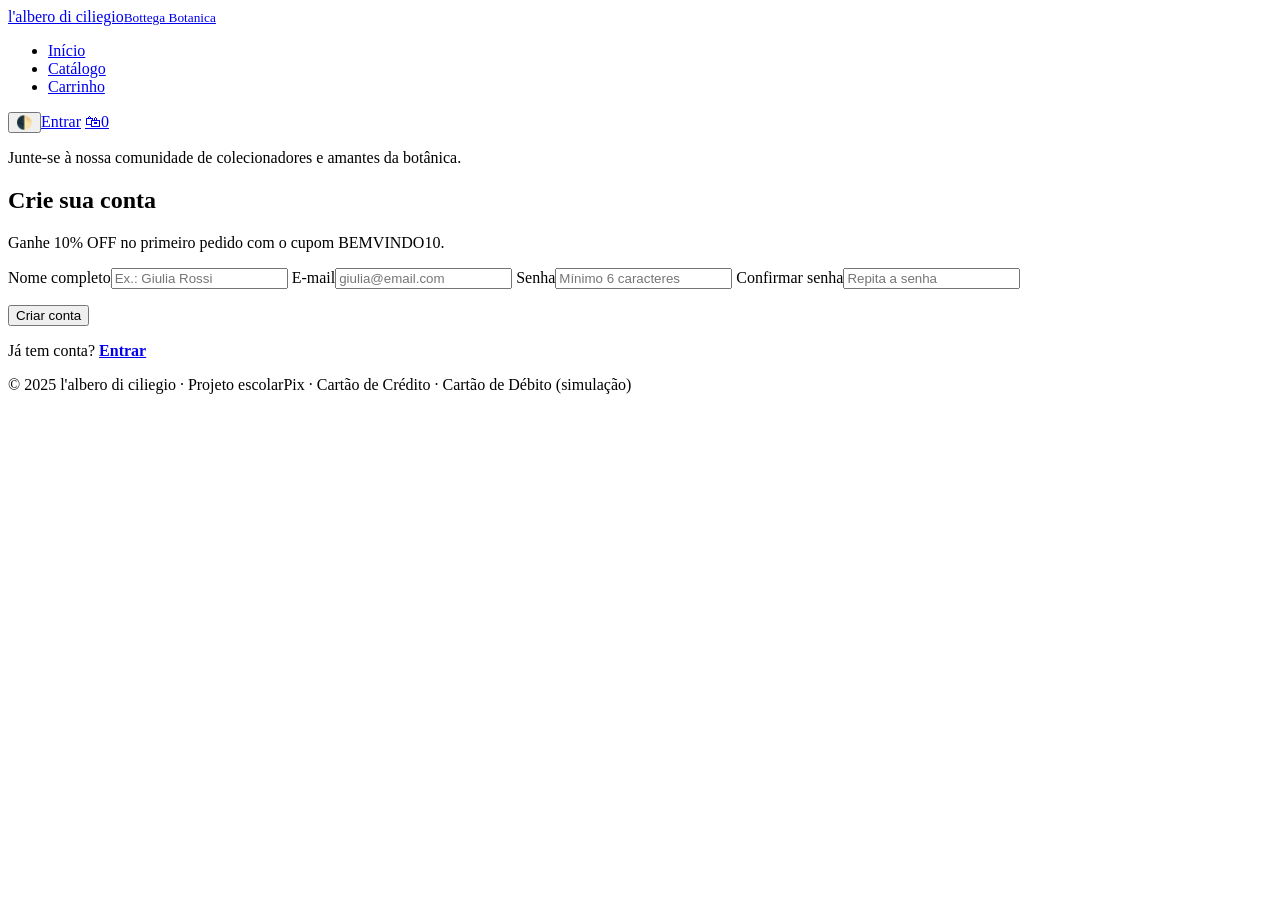
==== commit 5e270aa2: "Aruan Felix" ====
--- a/cadastro.html
+++ b/cadastro.html
@@ -5,7 +5,7 @@
   <meta name="viewport" content="width=device-width, initial-scale=1.0">
   <title>Criar conta | l'albero di ciliegio</title>
   <link href="https://fonts.googleapis.com/css2?family=Inter:wght@400;600&family=Playfair+Display:ital,wght@0,500;0,700;1,500&display=swap" rel="stylesheet">
-  <link rel="stylesheet" href="style.css">
+  <link rel="stylesheet" href="css/style.css">
 </head>
 <body>
   <main class="container pagina">
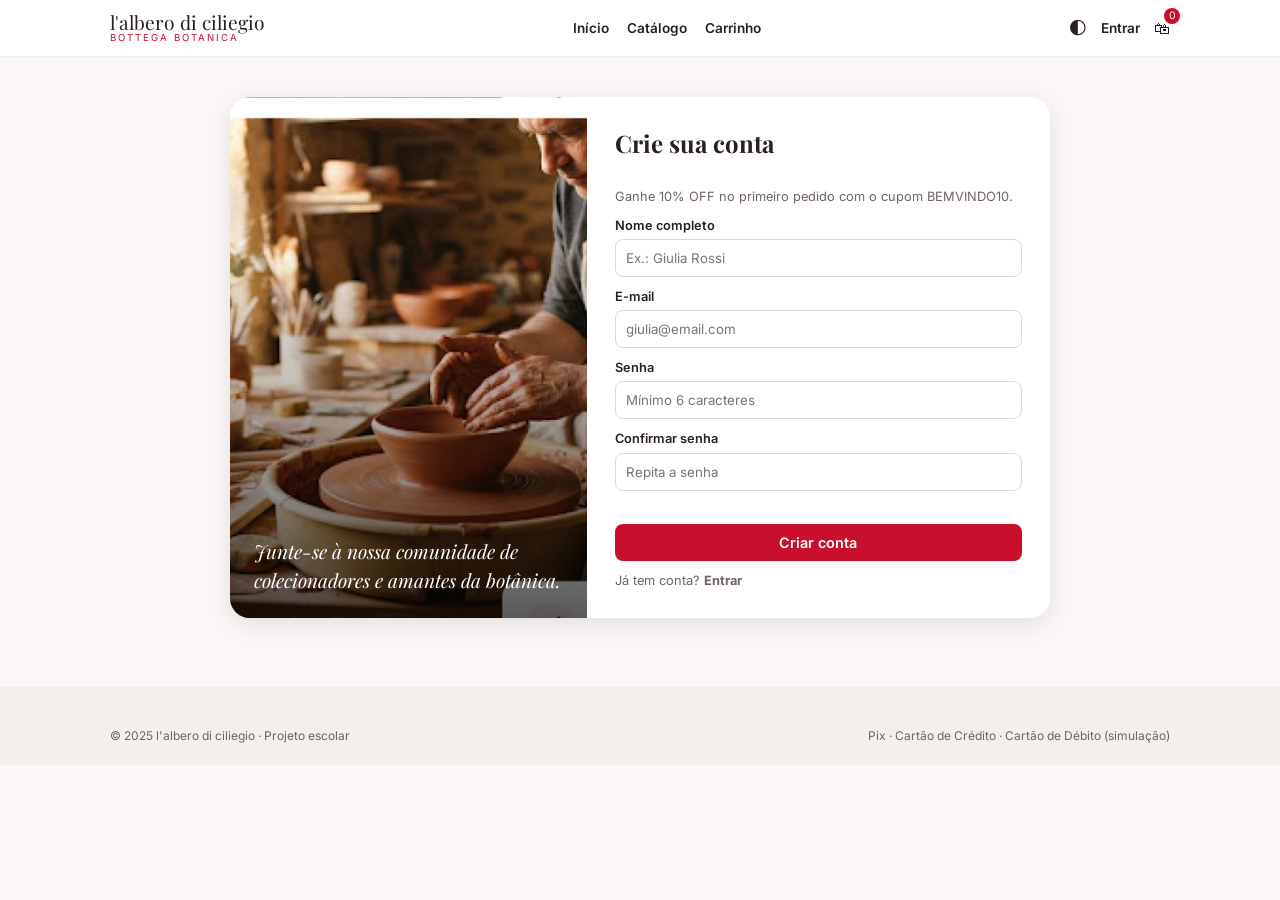
==== commit 6a0d33b2: "BIRL" ====
--- a/cadastro.html
+++ b/cadastro.html
@@ -5,7 +5,7 @@
   <meta name="viewport" content="width=device-width, initial-scale=1.0">
   <title>Criar conta | l'albero di ciliegio</title>
   <link href="https://fonts.googleapis.com/css2?family=Inter:wght@400;600&family=Playfair+Display:ital,wght@0,500;0,700;1,500&display=swap" rel="stylesheet">
-  <link rel="stylesheet" href="css/style.css">
+  <link rel="stylesheet" href="style.css">
 </head>
 <body>
   <main class="container pagina">
--- a/style.css
+++ b/style.css
@@ -0,0 +1,838 @@
+/* ===== Variáveis: cores e fontes da identidade visual ===== */
+:root {
+  --vermelho: #c8102e;
+  --fundo: #fbf7f6;
+  --cartao: #ffffff;
+  --bege: #f4eeed;
+  --texto: #2a2024;
+  --cinza: #6f6368;
+  --rosa: #fde8ec;
+  --verde: #2e7d4f;
+  --fonte-titulo: 'Playfair Display', Georgia, serif;
+  --fonte-texto: 'Inter', system-ui, Arial, sans-serif;
+}
+* { 
+    box-sizing: border-box;
+     margin: 0; 
+     padding: 0; 
+    }
+body {
+     font-family: var(--fonte-texto);
+      background: var(--fundo);
+       color: var(--texto); 
+       line-height: 1.5; 
+    }
+a { 
+    color: inherit; 
+    text-decoration: none;
+ }
+img { 
+    display: block;
+     width: 100%; 
+     height: 100%; 
+     object-fit: cover;
+     }
+h1, h2, h3, .logo { 
+    font-family: var(--fonte-titulo);
+     color: var(--texto); 
+    }
+.container { max-width: 1100px; 
+    margin: 0 auto; 
+    padding: 0 20px;
+}
+body { 
+    font-family: var(--fonte-texto); 
+    background: var(--fundo); 
+    color: var(--texto); 
+    line-height: 1.5; 
+}
+a {
+     color: inherit; 
+     text-decoration: none; 
+    }
+img { 
+    display: block; 
+    width: 100%; 
+    height: 100%; 
+    object-fit: cover; 
+}
+h1, h2, h3, .logo { 
+    font-family: var(--fonte-titulo);
+ }
+.container {
+     max-width: 1100px; 
+     margin: 0 auto; 
+     padding: 0 20px; 
+    }
+section {
+     margin-bottom: 48px; 
+    }
+
+/* ===== Botões ===== */
+.btn { 
+    display: inline-block;
+     padding: 10px 20px;
+      border-radius: 8px;
+       font-weight: 600;
+        font-size: .9rem;
+         border: 0;
+          cursor: pointer;
+         }
+.btn-primario { background: var(--vermelho); color: #fff; }
+.btn-secundario { background: var(--bege); color: var(--texto); }
+
+/* ===== Barra de avisos e cabeçalho ===== */
+.topo { background: var(--bege); font-size: .75rem; padding: 6px 0; }
+.topo .container { display: flex; justify-content: space-between; gap: 10px; flex-wrap: wrap; }
+.topo .verde { color: var(--verde); }
+.cabecalho { background: var(--cartao); position: sticky; top: 0; z-index: 10; border-bottom: 1px solid var(--bege); }
+.cabecalho .container { display: flex; align-items: center; justify-content: space-between; gap: 16px; padding-top: 12px; padding-bottom: 12px; flex-wrap: wrap; }
+.logo { font-size: 1.2rem; line-height: 1.1; }
+.logo small { display: block; font-family: var(--fonte-texto); font-size: .6rem; letter-spacing: 2px; text-transform: uppercase; color: var(--vermelho); }
+.menu { display: flex; gap: 18px; font-size: .85rem; font-weight: 600; list-style: none; flex-wrap: wrap; }
+.menu a.ativo, .menu a:hover { color: var(--vermelho); }
+.acoes { display: flex; align-items: center; gap: 14px; }
+.acoes input { padding: 8px 12px; border: 1px solid var(--bege); border-radius: 8px; background: var(--fundo); width: 200px; font-family: inherit; }
+.carrinho-icone { position: relative; }
+.carrinho-icone span { position: absolute; top: -8px; right: -10px; background: var(--vermelho); color: #fff; font-size: .65rem; border-radius: 50%; width: 16px; height: 16px; text-align: center; }
+
+/* ===== Hero ===== */
+.hero { display: grid; grid-template-columns: 1.1fr 1fr; gap: 40px; align-items: center; padding: 40px 0; }
+.selo { display: inline-block; background: var(--rosa); color: var(--vermelho); font-size: .7rem; font-weight: 700; padding: 4px 12px; border-radius: 20px; margin-bottom: 16px; }
+.hero h1 { font-size: 2.8rem; line-height: 1.15; margin-bottom: 14px; }
+.hero h1 em { color: var(--vermelho); }
+.hero p { color: var(--cinza); margin-bottom: 20px; }
+.hero .botoes { display: flex; gap: 10px; flex-wrap: wrap; margin-bottom: 20px; }
+.hero ul { display: flex; gap: 14px; list-style: none; font-size: .72rem; color: var(--cinza); flex-wrap: wrap; }
+.hero-card { background: var(--cartao); border-radius: 16px; padding: 10px; box-shadow: 0 6px 24px rgba(0,0,0,.08); }
+.hero-card .foto { height: 260px; border-radius: 12px; overflow: hidden; }
+.hero-card .info { display: flex; justify-content: space-between; align-items: center; padding: 12px 6px 4px; }
+.hero-card h3 { font-size: 1.1rem; }
+.preco-grande { font-family: var(--fonte-titulo); font-size: 1.4rem; color: var(--vermelho); }
+
+/* ===== Categorias ===== */
+.categorias { display: flex; gap: 8px; flex-wrap: wrap; background: var(--bege); padding: 10px; border-radius: 12px; }
+.categorias button { border: 0; background: var(--cartao); padding: 8px 14px; border-radius: 8px; font-size: .8rem; font-weight: 600; cursor: pointer; font-family: inherit; }
+.categorias button.ativo { background: var(--vermelho); color: #fff; }
+
+/* ===== Produtos ===== */
+.titulo-secao { display: flex; justify-content: space-between; align-items: flex-end; margin: 40px 0 20px; gap: 10px; }
+.titulo-secao small { display: block; color: var(--vermelho); font-size: .7rem; letter-spacing: 1px; text-transform: uppercase; }
+.titulo-secao h2 { font-size: 1.8rem; }
+.titulo-secao a { color: var(--vermelho); font-weight: 600; font-size: .85rem; }
+.produtos { display: grid; grid-template-columns: repeat(4, 1fr); gap: 16px; }
+.card { background: var(--cartao); border-radius: 14px; padding: 10px; box-shadow: 0 2px 10px rgba(0,0,0,.05); }
+.card .foto { position: relative; height: 190px; border-radius: 10px; overflow: hidden; margin-bottom: 10px; }
+.etiqueta { position: absolute; top: 8px; left: 8px; background: var(--rosa); color: var(--vermelho); font-size: .6rem; font-weight: 700; padding: 3px 8px; border-radius: 6px; }
+.card .estoque { display: flex; justify-content: space-between; font-size: .7rem; color: var(--verde); }
+.card h3 { font-size: 1rem; margin: 4px 0; }
+.card .descricao { font-size: .75rem; color: var(--cinza); margin-bottom: 8px; }
+.card .compra { display: flex; justify-content: space-between; align-items: center; background: var(--fundo); padding: 8px; border-radius: 8px; }
+.preco { font-family: var(--fonte-titulo); font-weight: 700; font-size: 1.1rem; }
+
+/* ===== Manifesto ===== */
+.manifesto { display: grid; grid-template-columns: 1fr 1fr; gap: 32px; align-items: center; background: var(--cartao); border-radius: 20px; padding: 28px; }
+.manifesto .foto { height: 300px; border-radius: 14px; overflow: hidden; }
+.manifesto h2 { font-size: 1.7rem; margin: 6px 0 10px; }
+.manifesto p { color: var(--cinza); font-size: .9rem; margin-bottom: 16px; }
+.numeros { display: grid; grid-template-columns: repeat(3, 1fr); gap: 8px; margin-bottom: 14px; }
+.numeros div { background: var(--fundo); border-radius: 8px; padding: 10px; text-align: center; font-size: .7rem; color: var(--cinza); }
+.numeros strong { display: block; font-family: var(--fonte-titulo); font-size: 1.2rem; color: var(--texto); }
+
+/* ===== Vantagens, avaliações e rodapé ===== */
+.vantagens { display: grid; grid-template-columns: repeat(3, 1fr); gap: 16px; }
+.vantagens div { background: var(--bege); border-radius: 12px; padding: 16px; font-size: .8rem; color: var(--cinza); }
+.vantagens h3 { font-family: var(--fonte-texto); font-size: .95rem; color: var(--texto); margin-bottom: 4px; }
+.avaliacoes { background: var(--cartao); border-radius: 16px; padding: 22px; display: flex; justify-content: space-between; align-items: center; gap: 16px; flex-wrap: wrap; }
+.avaliacoes .nota { color: var(--vermelho); }
+.avaliacoes blockquote { background: var(--fundo); padding: 12px; border-radius: 8px; font-size: .8rem; font-style: italic; max-width: 380px; }
+.rodape { background: var(--bege); padding: 40px 0 20px; font-size: .85rem; color: var(--cinza); }
+.rodape .colunas { display: grid; grid-template-columns: 1.5fr 1fr 1fr 1fr; gap: 24px; margin-bottom: 24px; }
+.rodape h4 { color: var(--texto); font-size: .75rem; text-transform: uppercase; margin-bottom: 8px; }
+.rodape li { list-style: none; margin-bottom: 4px; }
+.rodape form { display: flex; gap: 6px; margin-top: 10px; }
+.rodape input { flex: 1; padding: 8px; border: 1px solid var(--bege); border-radius: 8px; min-width: 0; }
+.copy { display: flex; justify-content: space-between; flex-wrap: wrap; gap: 8px; font-size: .75rem; }
+
+/* ===== Responsividade ===== */
+@media (max-width: 900px) {
+  .header { flex-direction: column; align-items: flex-start; gap: 12px; }
+    .produtos { grid-template-columns: repeat(2, 1fr); }
+  .hero, .manifesto { grid-template-columns: 1fr; }
+  .rodape .colunas { grid-template-columns: 1fr 1fr; }
+}
+@media (max-width: 600px) {
+  .hero h1 { font-size: 2rem; }
+  .produtos, .vantagens { grid-template-columns: 1fr; }
+  .acoes input { width: 140px; }
+  .rodape .colunas { grid-template-columns: 1fr; }
+  .numeros { grid-template-columns: 1fr; }
+}
+
+/* ===== Páginas internas (catálogo, produto, carrinho, checkout) ===== */
+[hidden] { 
+    display: none !important; 
+}
+.pagina { 
+    padding-top: 30px; 
+    padding-bottom: 50px; 
+    min-height: 70vh;
+ }
+.pagina h1 {
+     margin-bottom: 16px;
+     }
+.card .foto {
+     display: block;
+     }
+.card h3 a:hover {
+     color: var(--vermelho); 
+    }
+.filtros {
+     display: flex;
+      gap: 10px; 
+      margin-bottom: 20px;
+       flex-wrap: wrap; 
+    }
+.filtros input, .filtros select, form input, form select {
+     padding: 10px; 
+     border: 1px solid #e0d6d8; 
+     border-radius: 8px; 
+     font-family: inherit; 
+     background: var(--cartao); 
+    }
+.filtros input { flex: 1; min-width: 200px; }
+.detalhe { display: grid; grid-template-columns: 1fr 1fr; gap: 32px; align-items: center; }
+.foto-detalhe { height: 420px; border-radius: 16px; overflow: hidden; }
+.detalhe h1 { font-size: 2.2rem; }
+.descricao-grande { color: var(--cinza); margin: 10px 0; }
+.linha-carrinho { display: grid; grid-template-columns: 70px 1fr auto auto auto; gap: 14px; align-items: center; background: var(--cartao); padding: 10px; border-radius: 12px; margin-bottom: 10px; }
+.linha-carrinho img { height: 70px; border-radius: 8px; }
+.qtd { display: flex; align-items: center; gap: 8px; }
+.qtd button, .remover { border: 1px solid #e0d6d8; background: var(--fundo); border-radius: 6px; width: 28px; height: 28px; cursor: pointer; }
+.resumo { background: var(--cartao); border-radius: 12px; padding: 16px; }
+.resumo p { display: flex; justify-content: space-between; margin-bottom: 6px; gap: 10px; }
+.resumo .total { font-size: 1.2rem; font-weight: 700; border-top: 1px solid var(--bege); padding-top: 8px; }
+.resumo .btn { margin: 8px 8px 0 0; }
+.layout-checkout { display: grid; grid-template-columns: 2fr 1fr; gap: 24px; align-items: start; }
+form h3 { margin: 16px 0 8px; }
+.campos { display: grid; grid-template-columns: 1fr 1fr; gap: 10px; }
+.campos .larga { grid-column: 1 / -1; }
+.formas { display: flex; gap: 16px; flex-wrap: wrap; margin-bottom: 12px; }
+.caixa-pix { background: var(--bege); padding: 20px; border-radius: 10px; text-align: center; }
+.simulacao { background: var(--rosa); color: var(--vermelho); padding: 10px 14px; border-radius: 8px; font-weight: 600; margin-bottom: 16px; }
+.sucesso { text-align: center; background: var(--cartao); padding: 40px 20px; border-radius: 16px; }
+.sucesso p { margin: 8px 0; }
+.aviso { position: fixed; bottom: 24px; right: 24px; background: var(--verde); color: #fff; padding: 12px 18px; border-radius: 10px; z-index: 50; }
+@media (max-width: 700px) {
+  .detalhe, .layout-checkout, .campos { grid-template-columns: 1fr; }
+  .linha-carrinho { grid-template-columns: 60px 1fr auto; }
+}
+
+/* ===== Tema escuro: só troca as variáveis de cor ===== */
+[data-tema="escuro"] { --fundo: #161215; --cartao: #211a1e; --bege: #2b2327; --texto: #f3eaed; --cinza: #b3a5ab; --rosa: #3a1f27; --verde: #5cc98a; --vermelho: #e8486b; }
+input, select, button { color: inherit; font-family: inherit; }
+.btn-primario { color: #fff; }
+.icone { background: none; border: 0; cursor: pointer; font-size: 1.1rem; }
+#conta { font-size: .85rem; font-weight: 600; }
+
+/* ===== Cupom, linha do tempo, login/cadastro ===== */
+.cupom { display: flex; gap: 8px; margin-bottom: 12px; }
+.cupom input { flex: 1; min-width: 0; padding: 8px; border: 1px solid var(--bege); border-radius: 8px; background: var(--fundo); }
+.cupom .btn { margin: 0; }
+.linha-tempo { list-style: none; display: flex; gap: 8px; margin: 16px 0; text-align: left; flex-wrap: wrap; }
+.linha-tempo li { flex: 1; min-width: 130px; background: var(--bege); padding: 10px; border-radius: 8px; font-size: .8rem; color: var(--cinza); }
+.linha-tempo li.feito { background: var(--rosa); color: var(--vermelho); font-weight: 600; }
+.auth { display: grid; grid-template-columns: 1fr 1.3fr; max-width: 820px; margin: 10px auto; background: var(--cartao); border-radius: 20px; overflow: hidden; box-shadow: 0 6px 24px rgba(0,0,0,.1); }
+.auth .lado { background: linear-gradient(transparent 30%, rgba(0,0,0,.65)), url(../img/atelier.jpg) center / cover; color: #fff; padding: 24px; display: flex; align-items: flex-end; min-height: 380px; font-family: var(--fonte-titulo); font-style: italic; font-size: 1.2rem; }
+.auth form { padding: 28px; display: flex; flex-direction: column; gap: 10px; }
+.auth label { display: flex; flex-direction: column; gap: 4px; font-size: .8rem; font-weight: 600; }
+.aviso-form { font-size: .8rem; color: var(--cinza); }
+#erro { color: var(--vermelho); font-size: .85rem; min-height: 1em; }
+@media (max-width: 700px) { .auth { grid-template-columns: 1fr; } .auth .lado { min-height: 140px; } }
+.btn {
+     display: inline-block;
+      padding: 10px 20px; 
+      border-radius: 8px; 
+      font-weight: 600;
+       font-size: .9rem;
+        border: 0; 
+        cursor: pointer; 
+    }
+.btn-primario {
+     background: var(--vermelho);
+      color: #fff; 
+    }
+.btn-secundario { 
+    background: var(--bege);
+     color: var(--texto);
+     }
+
+/* ===== Barra de avisos e cabeçalho ===== */
+.topo { 
+    background: var(--bege);
+     font-size: .75rem;
+      padding: 6px 0;
+     }
+.topo .container { 
+    display: flex;
+     justify-content: space-between;
+      gap: 10px; flex-wrap: wrap;
+     }
+.topo .verde {
+     color: var(--verde);
+     }
+.cabecalho { 
+    background: var(--cartao);
+     position: sticky;
+      top: 0; z-index: 10;
+       border-bottom: 1px solid var(--bege);
+     }
+.cabecalho .container { display: flex;
+     align-items: center;
+      justify-content: space-between;
+       gap: 16px;
+        padding-top: 12px;
+         padding-bottom: 12px;
+          flex-wrap: wrap;
+         }
+.logo { 
+    font-size: 1.2rem;
+     line-height: 1.1;
+     }
+.logo small { display: block;
+     font-family: var(--fonte-texto);
+      font-size: .6rem; letter-spacing: 2px;
+       text-transform: uppercase;
+        color: var(--vermelho);
+     }
+.menu {
+     display: flex;
+     gap: 18px;
+      font-size: .85rem;
+       font-weight: 600;
+        list-style: none;
+         flex-wrap: wrap;
+         }
+.menu a.ativo, .menu a:hover { 
+    color: var(--vermelho);
+ }
+.acoes { 
+    display: flex;
+     align-items: center;
+      gap: 14px;
+     }
+.acoes input { 
+    padding: 8px 12px;
+     border: 1px solid var(--bege);
+      border-radius: 8px;
+       background: var(--fundo);
+        width: 200px;
+         font-family: inherit;
+         }
+.carrinho-icone { 
+    position: relative;
+ }
+.carrinho-icone span { position: absolute;
+     top: -8px;
+      right: -10px;
+       background: var(--vermelho);
+        color: #fff;
+         font-size: .65rem;
+          border-radius: 50%;
+           width: 16px;
+            height: 16px; 
+            text-align: center; 
+        }
+
+/* ===== Hero ===== */
+.hero {
+     display: grid;
+      grid-template-columns: 1.1fr 1fr;
+       gap: 40px;
+        align-items: center;
+         padding: 40px 0; 
+        }
+.selo { 
+    display: inline-block;
+     background: var(--rosa); 
+     color: var(--vermelho);
+      font-size: .7rem;
+       font-weight: 700;
+        padding: 4px 12px; 
+        border-radius: 20px;
+         margin-bottom: 16px;
+         }
+.hero h1 { 
+    font-size: 2.8rem; 
+    line-height: 1.15;
+     margin-bottom: 14px;
+     }
+.hero h1 em {
+     color: var(--vermelho);
+     }
+.hero p { 
+    color: var(--cinza);
+     margin-bottom: 20px; 
+    }
+.hero .botoes { 
+    display: flex;
+     gap: 10px; 
+     flex-wrap: wrap;
+      margin-bottom: 20px;
+     }
+.hero ul { 
+    display: flex; 
+    gap: 14px; 
+    list-style: none;
+     font-size: .72rem;
+      color: var(--cinza); 
+      flex-wrap: wrap; 
+    }
+.hero-card { 
+    background: var(--cartao); 
+    border-radius: 16px;
+     padding: 10px; 
+     box-shadow: 0 6px 24px rgba(0,0,0,.08);
+     }
+.hero-card .foto {
+     height: 260px; 
+     border-radius: 12px;
+      overflow: hidden;
+     }
+.hero-card .info {
+     display: flex; 
+     justify-content: space-between; 
+     align-items: center; 
+     padding: 12px 6px 4px; 
+    }
+.hero-card h3 { 
+    font-size: 1.1rem; 
+}
+.preco-grande { 
+    font-family: var(--fonte-titulo);
+     font-size: 1.4rem;
+      color: var(--vermelho); 
+    }
+
+/* ===== Categorias ===== */
+.categorias { 
+    display: flex; 
+    gap: 8px; 
+    flex-wrap: wrap;
+     background: var(--bege); 
+     padding: 10px; 
+     border-radius: 12px; 
+    }
+.categorias button {
+     border: 0; 
+     background: var(--cartao); 
+     padding: 8px 14px;
+      border-radius: 8px; 
+      font-size: .8rem; 
+      font-weight: 600; 
+      cursor: pointer; 
+      font-family: inherit; 
+    }
+.categorias button.ativo { 
+    background: var(--vermelho); 
+    color: #fff; 
+}
+
+/* ===== Produtos ===== */
+.titulo-secao { 
+    display: flex; 
+    justify-content: space-between; 
+    align-items: flex-end; 
+    margin: 40px 0 20px;
+     gap: 10px;
+     }
+.titulo-secao small { 
+    display: block; 
+    color: var(--vermelho);
+     font-size: .7rem;
+      letter-spacing: 1px; 
+      text-transform: uppercase; 
+    }
+.titulo-secao h2 {
+     font-size: 1.8rem;
+     }
+.titulo-secao a { 
+    color: var(--vermelho);
+     font-weight: 600; 
+     font-size: .85rem;
+     }
+.produtos {
+     display: grid; 
+     grid-template-columns: repeat(4, 1fr); 
+     gap: 16px;
+     }
+.card {
+     background: var(--cartao);
+      border-radius: 14px;
+       padding: 10px;
+        box-shadow: 0 2px 10px rgba(0,0,0,.05);
+     }
+.card .foto { position: relative;
+     height: 190px;
+      border-radius: 10px; 
+      overflow: hidden; 
+      margin-bottom: 10px;
+     }
+.etiqueta {
+     position: absolute; 
+     top: 8px; 
+     left: 8px; 
+     background: var(--rosa);
+      color: var(--vermelho); 
+      font-size: .6rem; 
+      font-weight: 700;
+       padding: 3px 8px;
+        border-radius: 6px;
+     }
+.card .estoque {
+     display: flex; 
+     justify-content: space-between;
+      font-size: .7rem; 
+      color: var(--verde); 
+    }
+.card h3 {
+     font-size: 1rem;
+      margin: 4px 0; 
+    }
+.card .descricao { 
+    font-size: .75rem; 
+    color: var(--cinza); 
+    margin-bottom: 8px; 
+}
+.card .compra { 
+    display: flex; 
+    justify-content: space-between;
+     align-items: center; 
+     background: var(--fundo);
+      padding: 8px;
+       border-radius: 8px;
+     }
+.preco {
+     font-family: var(--fonte-titulo);
+      font-weight: 700; 
+     font-size: 1.1rem; 
+    }
+
+/* ===== Manifesto ===== */
+.manifesto {
+     display: grid;
+      grid-template-columns: 1fr 1fr;
+       gap: 32px;
+        align-items: center;
+         background: var(--cartao); 
+         border-radius: 20px;
+          padding: 28px; 
+    }
+.manifesto .foto { 
+    height: 300px;
+     border-radius: 14px;
+      overflow: hidden;
+ }
+.manifesto h2 { 
+    font-size: 1.7rem;
+     margin: 6px 0 10px;
+     }
+.manifesto p {
+     color: var(--cinza);
+      font-size: .9rem; 
+      margin-bottom: 16px;
+     }
+.numeros {
+     display: grid;
+      grid-template-columns: repeat(3, 1fr);
+       gap: 8px;
+        margin-bottom: 14px;
+     }
+.numeros div {
+     background: var(--fundo);
+      border-radius: 8px;
+       padding: 10px; 
+       text-align: center; 
+       font-size: .7rem; 
+       color: var(--cinza); 
+    }
+.numeros strong { 
+    display: block;
+     font-family: var(--fonte-titulo);
+      font-size: 1.2rem; 
+      color: var(--texto); 
+    }
+
+/* ===== Vantagens, avaliações e rodapé ===== */
+.vantagens {
+     display: grid; 
+     grid-template-columns: repeat(3, 1fr); 
+     gap: 16px; 
+    }
+.vantagens div {
+     background: var(--bege);
+      border-radius: 12px;
+       padding: 16px;
+        font-size: .8rem; 
+        color: var(--cinza);
+     }
+.vantagens h3 {
+    font-family: var(--fonte-texto);
+     font-size: .95rem;
+      color: var(--texto);
+       margin-bottom: 4px; 
+    }
+.avaliacoes { 
+    background: var(--cartao);
+     border-radius: 16px;
+      padding: 22px;
+       display: flex;
+        justify-content: space-between;
+         align-items: center;
+          gap: 16px; 
+          flex-wrap: wrap;
+         }
+.avaliacoes .nota { 
+    color: var(--vermelho);
+ }
+.avaliacoes blockquote {
+     background: var(--fundo); 
+     padding: 12px;
+      border-radius: 8px;
+       font-size: .8rem;
+        font-style: italic;
+         max-width: 380px;
+         }
+.rodape { 
+    background: var(--bege);
+     padding: 40px 0 20px; 
+     font-size: .85rem;
+      color: var(--cinza); 
+    }
+.rodape .colunas {
+     display: grid;
+      grid-template-columns: 1.5fr 1fr 1fr 1fr;
+       gap: 24px;
+        margin-bottom: 24px; 
+}
+.rodape h4 { 
+    color: var(--texto);
+     font-size: .75rem;
+      text-transform: uppercase;
+       margin-bottom: 8px;
+     }
+.rodape li { 
+    list-style: none; 
+    margin-bottom: 4px;
+ }
+.rodape form {
+     display: flex;
+      gap: 6px;
+       margin-top: 10px;
+     }
+.rodape input { 
+    flex: 1; 
+    padding: 8px;
+     border: 1px solid var(--bege);
+      border-radius: 8px;
+       min-width: 0;
+     }
+.copy {
+     display: flex; 
+     justify-content: space-between;
+      flex-wrap: wrap;
+       gap: 8px;
+        font-size: .75rem;
+     }
+
+/* ===== Responsividade ===== */
+@media (max-width: 900px) {
+  .produtos { 
+    grid-template-columns: repeat(2, 1fr);
+ }
+  .hero, .manifesto { 
+    grid-template-columns: 1fr;
+ }
+  .rodape .colunas { 
+    grid-template-columns: 1fr 1fr;
+ }
+}
+@media (max-width: 600px) {
+  .hero h1 { 
+    font-size: 2rem;
+ }
+  .produtos, .vantagens { 
+    grid-template-columns: 1fr;
+ }
+  .acoes input {
+     width: 140px; 
+    }
+  .rodape .colunas {
+     grid-template-columns: 1fr;
+     }
+  .numeros { 
+    grid-template-columns: 1fr;
+ }
+}
+
+/* ===== Páginas internas (catálogo, produto, carrinho, checkout) ===== */
+[hidden] {
+     display: none !important;
+     }
+.pagina { 
+    padding-top: 30px;
+     padding-bottom: 50px; 
+     min-height: 70vh; }
+.pagina h1 { 
+    margin-bottom: 16px; 
+}
+.card .foto {
+     display: block; 
+    }
+.card h3 a:hover {
+    color: var(--vermelho);
+ }
+.filtros { display: flex; 
+    gap: 10px; 
+    margin-bottom: 20px; 
+    flex-wrap: wrap; 
+}
+.filtros input,
+ .filtros select, form input, form select { 
+    padding: 10px; 
+    border: 1px solid #e0d6d8; 
+    border-radius: 8px; 
+    font-family: inherit; 
+    background: var(--cartao); 
+}
+.filtros input { 
+    flex: 1; 
+    min-width: 200px; 
+}
+.detalhe { 
+    display: grid; 
+    grid-template-columns: 1fr 1fr; 
+    gap: 32px; 
+    align-items: center; 
+}
+.foto-detalhe { 
+    height: 420px; 
+    border-radius: 16px; 
+    overflow: hidden; 
+}
+.detalhe h1 { 
+    font-size: 2.2rem; 
+}
+.descricao-grande { 
+    color: var(--cinza); 
+    margin: 10px 0; 
+}
+.linha-carrinho {
+     display: grid;
+      grid-template-columns: 70px 1fr auto auto auto;
+       gap: 14px;
+        align-items: center;
+         background: var(--cartao);
+          padding: 10px;
+           border-radius: 12px;
+            margin-bottom: 10px; 
+        }
+.linha-carrinho img { 
+    height: 70px;
+     border-radius: 8px; 
+    }
+.qtd { 
+    display: flex;
+     align-items: center;
+      gap: 8px;
+     }
+.qtd button, .remover {
+     border: 1px solid #e0d6d8;
+      background: var(--fundo);
+       border-radius: 6px;
+        width: 28px;
+         height: 28px; 
+         cursor: pointer;
+         }
+.resumo { 
+    background: var(--cartao);
+     border-radius: 12px;
+      padding: 16px;
+     }
+.resumo p { 
+    display: flex; 
+    justify-content: space-between;
+     margin-bottom: 6px;
+      gap: 10px;
+     }
+.resumo .total { 
+    font-size: 1.2rem; 
+    font-weight: 700; 
+    border-top: 1px solid var(--bege);
+     padding-top: 8px; 
+    }
+.resumo .btn { 
+    margin: 8px 8px 0 0;
+ }
+.layout-checkout {
+     display: grid; 
+     grid-template-columns: 2fr 1fr;
+      gap: 24px; align-items: start;
+     }
+form h3 {
+     margin: 16px 0 8px;
+     }
+.campos { 
+    display: grid; 
+    grid-template-columns: 1fr 1fr;
+     gap: 10px; 
+    }
+.campos .larga {
+     grid-column: 1 / -1; 
+}
+.formas { 
+    display: flex; 
+    gap: 16px; 
+    flex-wrap: wrap;
+     margin-bottom: 12px; 
+}
+.caixa-pix {
+     background: var(--bege); 
+     padding: 20px; 
+     border-radius: 10px; 
+     text-align: center;
+     }
+.simulacao { 
+    background: var(--rosa); 
+    color: var(--vermelho); 
+    padding: 10px 14px; 
+    border-radius: 8px; 
+    font-weight: 600; 
+    margin-bottom: 16px;
+ }
+.sucesso { 
+    text-align: center; 
+    background: var(--cartao); 
+    padding: 40px 20px; 
+    border-radius: 16px;
+ }
+.sucesso p { 
+    margin: 8px 0; 
+}
+.aviso { position: fixed; 
+    bottom: 24px; 
+    right: 24px; 
+    background: var(--verde); 
+    color: #fff; 
+    padding: 12px 18px; 
+    border-radius: 10px;
+     z-index: 50; 
+    }
+@media (max-width: 700px) {
+  .detalhe, .layout-checkout, .campos { 
+    grid-template-columns: 1fr;
+ }
+  .linha-carrinho { 
+    grid-template-columns: 60px 1fr auto;
+ }
+}
